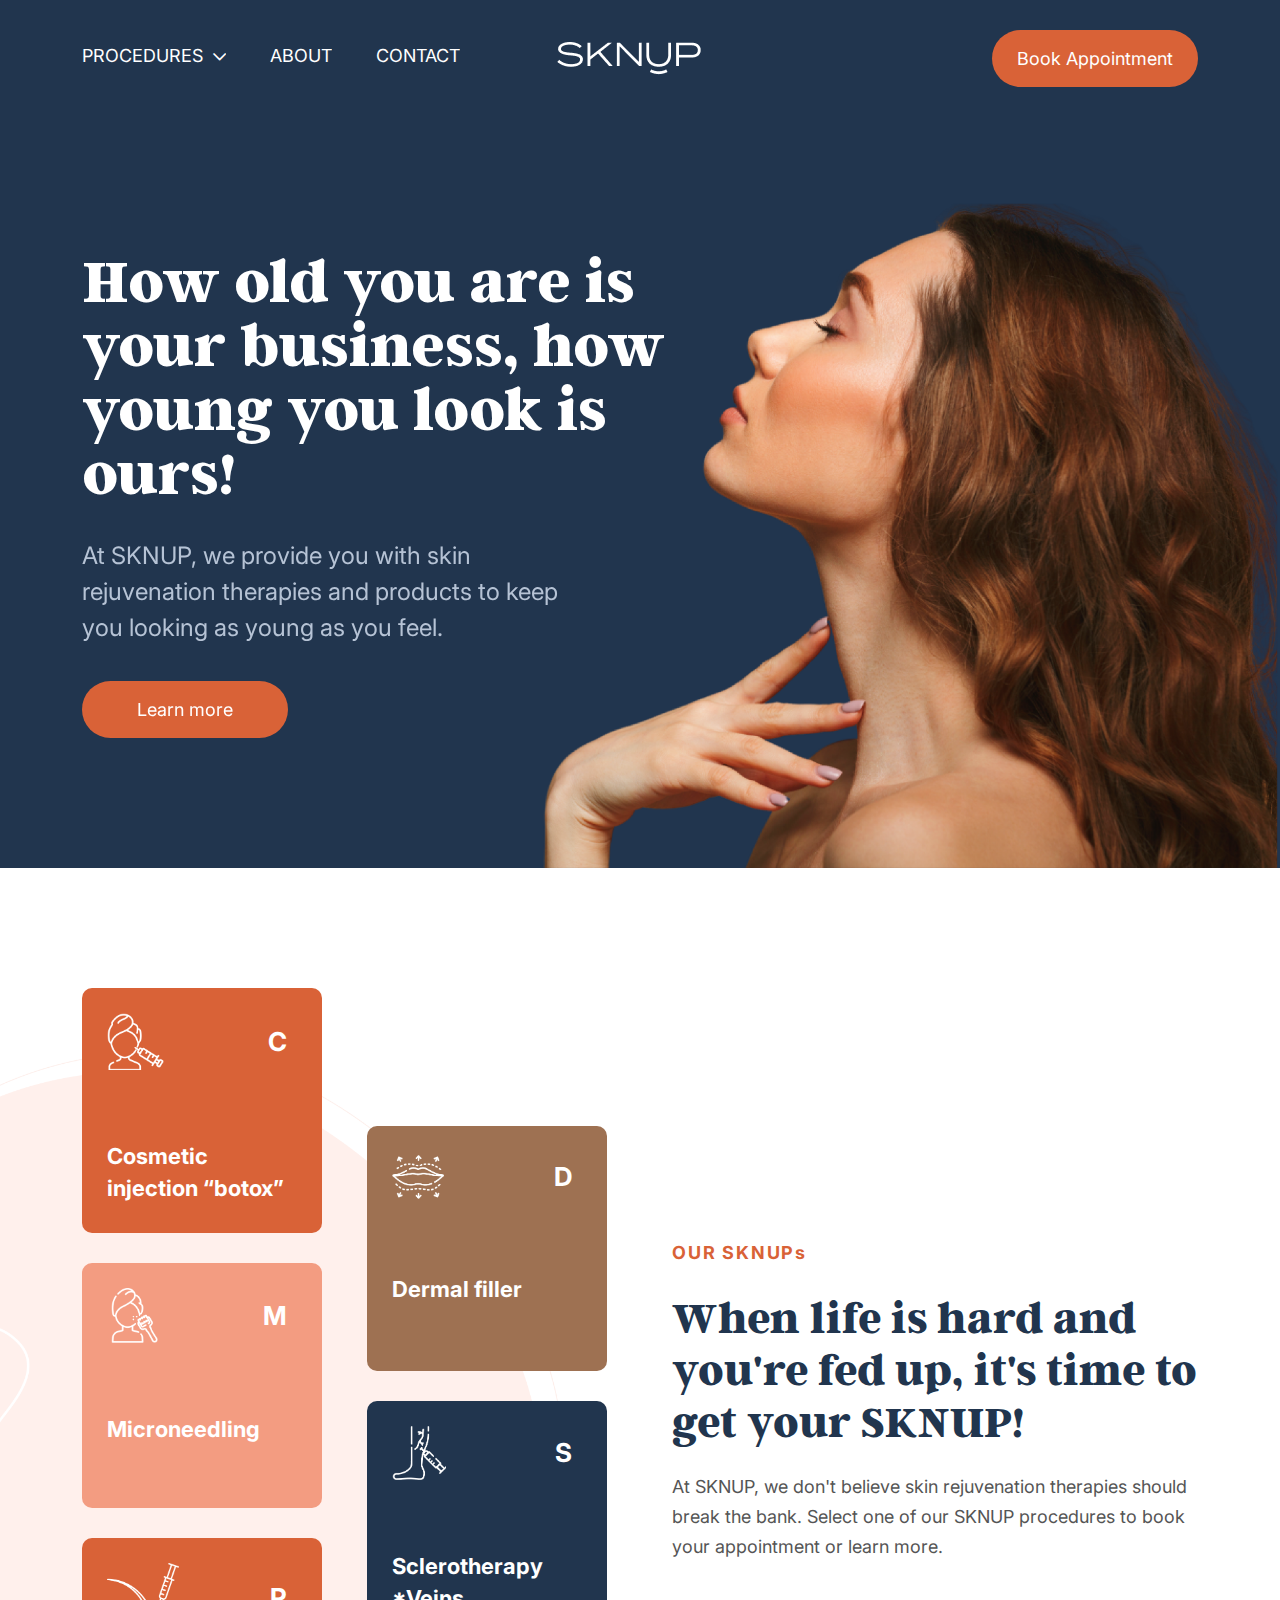
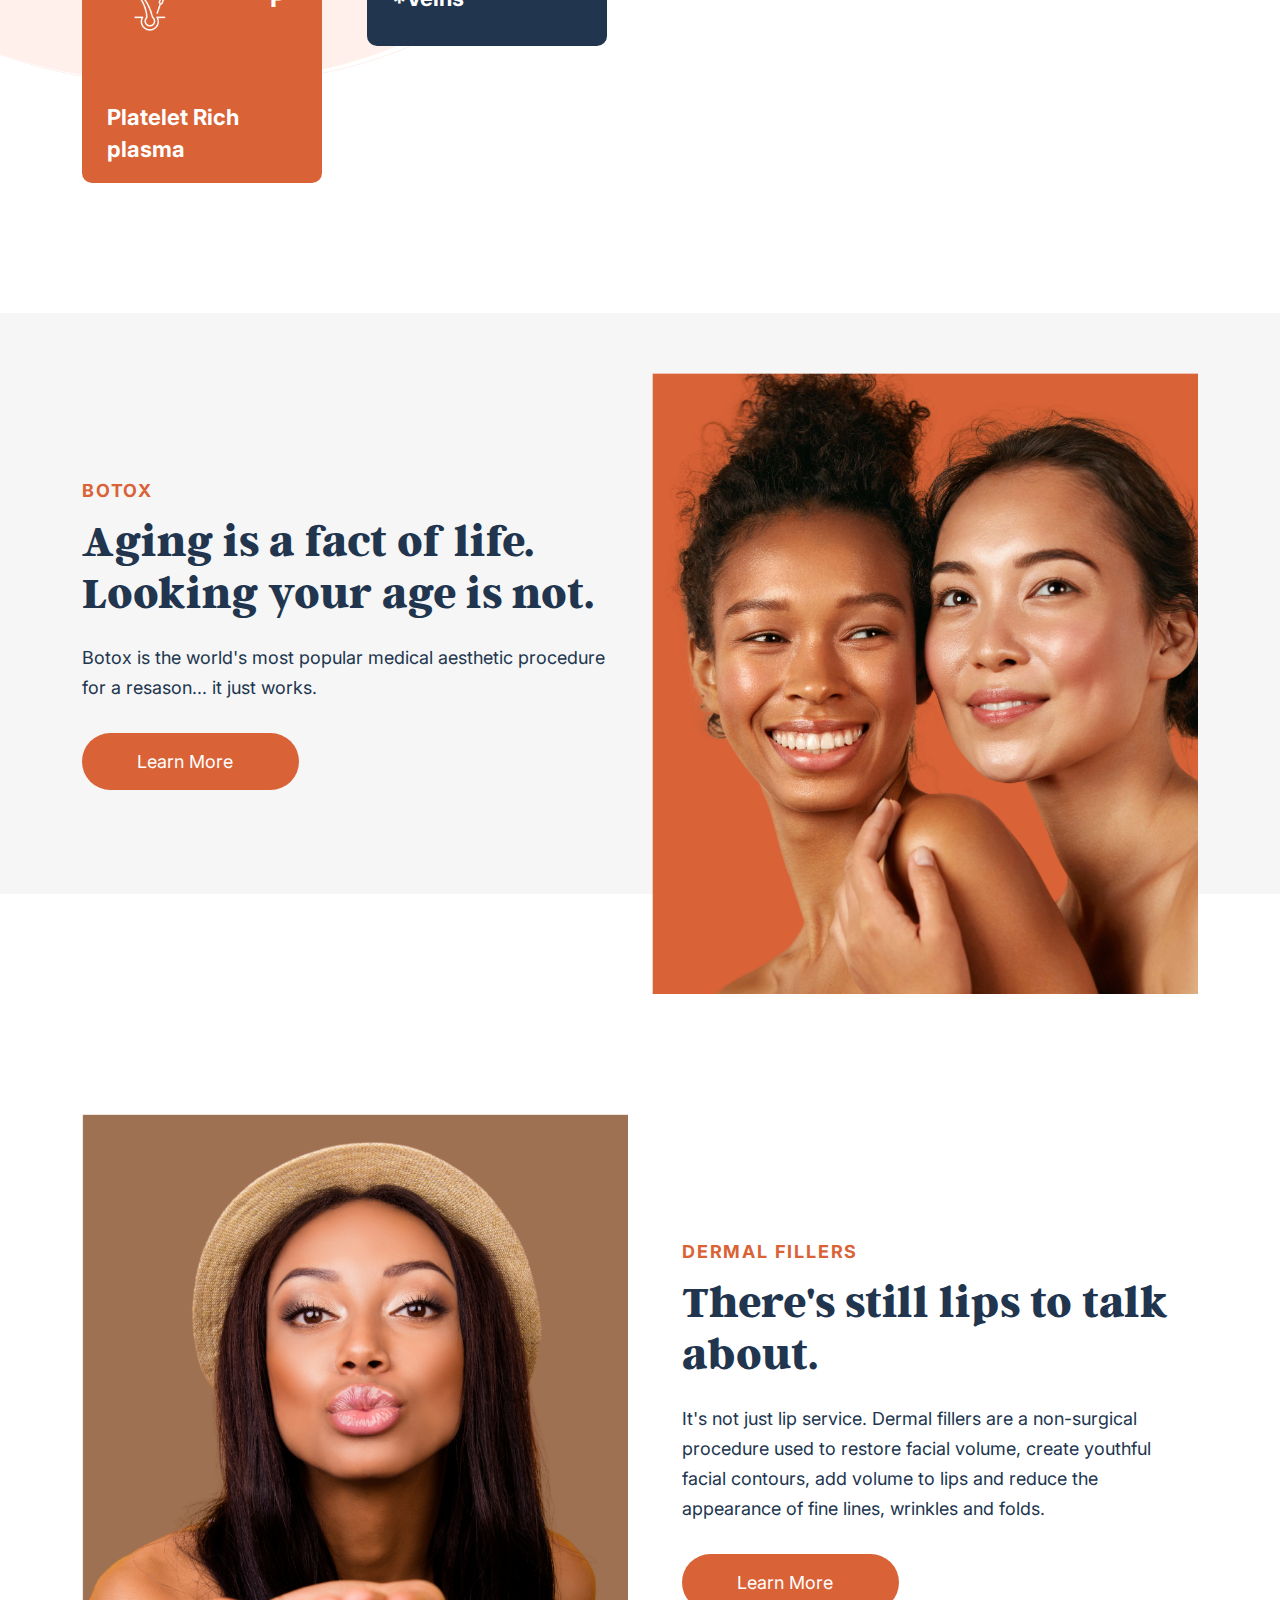
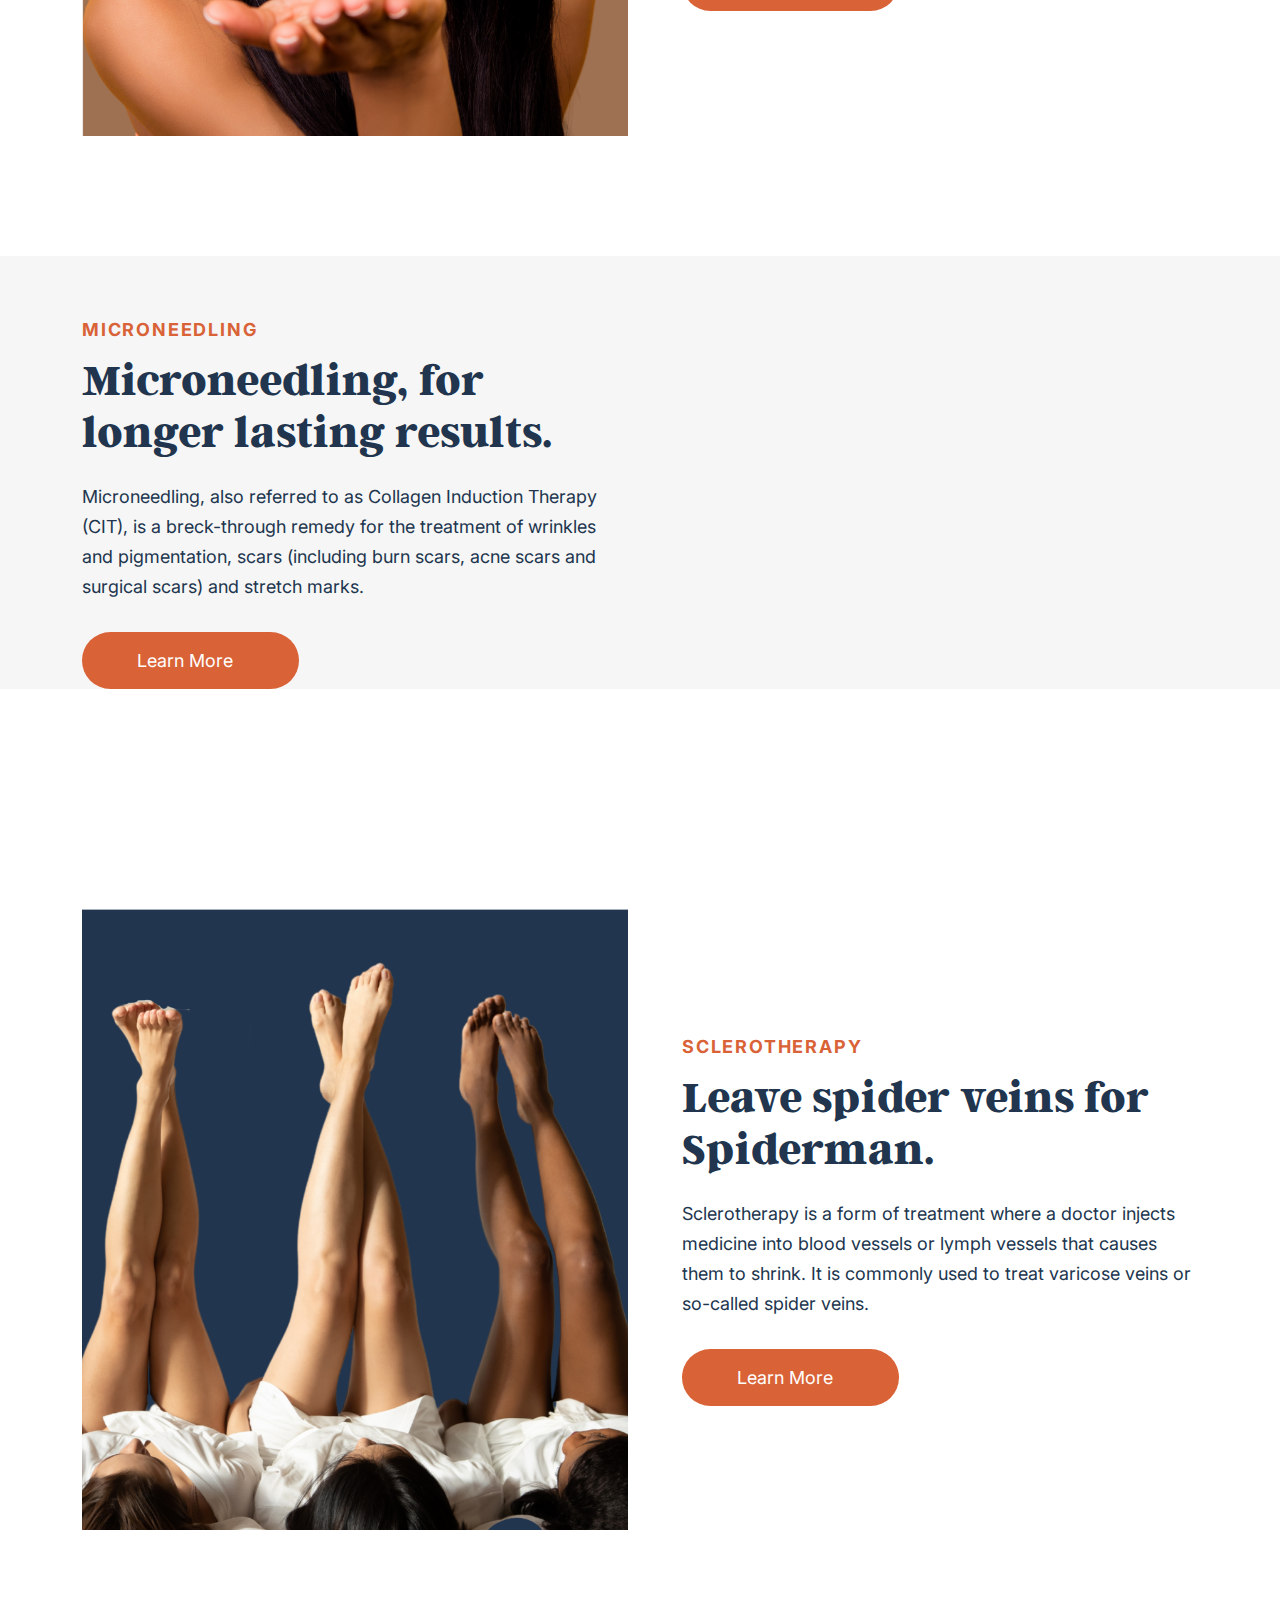
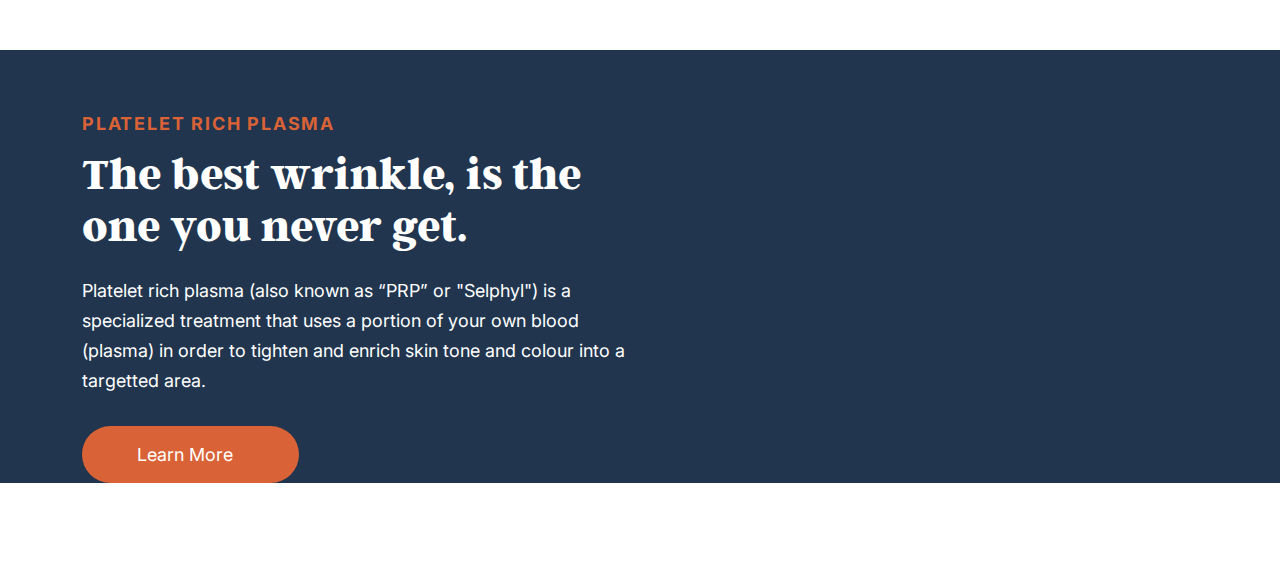
==== index.html @ d1a61257 "new foulder add" ====
<!doctype html>
<html lang="en">

<head>
	<!-- Required meta tags -->
	<meta charset="utf-8">
	<meta name="viewport" content="width=device-width, initial-scale=1, shrink-to-fit=no">

	<!-- Place favicon.ico in the root directory -->
	<link rel="shortcut icon" type="image/x-icon" href="assets/img/favicon.png">

	<!-- All CSS -->
	<link rel="stylesheet" href="assets/css/animate.css">
	<link rel="stylesheet" href="assets/css/fontawesome.min.css">
	<link rel="stylesheet" href="assets/css/bootstrap.min.css">
	<link rel="stylesheet" href="assets/css/argent-font-stylesheet.css">
	<link rel="stylesheet" href="assets/css/owl.carousel.min.css">
	<link rel="stylesheet" href="assets/css/spacing.css">
	<link rel="stylesheet" href="assets/css/main.css">

	<title>SKNUP</title>
</head>

<body>

	<!-- Header Area Start Here -->
	<header>
		<div class="header-area d-none d-lg-block">
			<div class="container">
				<div class="row align-items-center">
					<div class="col-xxl-5 col-xl-5 col-lg-6">
						<div class="main-menu">
							<nav>
								<ul>
									<li>
										<a href="#">Procedures <i class="far fa-chevron-down"></i></a>
										<ul class="sub-menu">
											<li><a href="#">Botox</a></li>
											<li><a href="#">Dermal Fillers</a></li>
											<li><a href="#">Microneedling</a></li>
											<li><a href="#">Sclerotherapy</a></li>
											<li><a href="#">Platelet Rich Plasma</a></li>
										</ul>
									</li>
									<li><a href="#">About</a></li>
									<li><a href="#">Contact</a></li>
								</ul>
							</nav>
						</div>
					</div>
					<div class="col-xxl-2 col-xl-2 col-lg-2">
						<div class="logo">
							<a href="#">
								<img src="assets/img/logo.png" alt="logo">
							</a>
						</div>
					</div>
					<div class="col-xxl-5 col-xl-5 col-lg-4">
						<div class="button text-end">
							<a href="#">Book Appointment</a>
						</div>
					</div>
				</div>
			</div>
		</div>
		<div class="mobile-menu-area header-area d-block d-lg-none">
			<div class="container">
				<div class="row">
					<div class="col-md-6">
						<div class="logo">
							<a href="#">
								<img src="assets/img/logo.png" alt="">
							</a>
						</div>
					</div>
					<div class="col-md-6">
						<input type="checkbox" id="open-sidebar-menu">
						<label for="open-sidebar-menu" class="sideber-icon">
							<div class="spinner top"></div>
							<div class="spinner bottom"></div>
						</label>
						<div class="main-menu">
							<nav>
								<ul>
									<li>
										<a href="#">Procedures <i class="far fa-chevron-down"></i></a>
										<ul class="sub-menu">
											<li><a href="#">Botox</a></li>
											<li><a href="#">Dermal Fillers</a></li>
											<li><a href="#">Microneedling</a></li>
											<li><a href="#">Sclerotherapy</a></li>
											<li><a href="#">Platelet Rich Plasma</a></li>
										</ul>
									</li>
									<li><a href="#">About</a></li>
									<li><a href="#">Contact</a></li>
								</ul>
								<div class="button mt-20">
									<a href="#">Book Appointment</a>
								</div>
							</nav>
						</div>
					</div>
				</div>
			</div>
		</div>
	</header>
	<!-- Header Area End Here -->

	<!-- Slider Area Start Here -->
	<div class="slider-area">
		<div class="container">
			<div class="row">
				<div class="col-xxl-7 col-xl-7 col-lg-7">
					<div class="slider owl-carousel">
						<div class="single-slider">
							<h2 data-animation="fadeInUp" data-delay="0.2s">How old you are is your business, how young you look is ours!</h2>
							<p data-animation="fadeInUp" data-delay="0.4s">At SKNUP, we provide you with skin rejuvenation therapies and products to keep you looking as young as you feel.</p>
							<a data-animation="fadeInUp" data-delay="0.8s" href="#">Learn more</a>
						</div>
						<div class="single-slider">
							<h2 data-animation="fadeInUp" data-delay="0.2s">How old you are is your business, how young you look is ours!</h2>
							<p data-animation="fadeInUp" data-delay="0.4s">At SKNUP, we provide you with skin rejuvenation therapies and products to keep you looking as young as you feel.</p>
							<a data-animation="fadeInUp" data-delay="0.8s" href="#">Learn more</a>
						</div>
						<div class="single-slider">
							<h2 data-animation="fadeInUp" data-delay="0.2s">How old you are is your business, how young you look is ours!</h2>
							<p data-animation="fadeInUp" data-delay="0.4s">At SKNUP, we provide you with skin rejuvenation therapies and products to keep you looking as young as you feel.</p>
							<a data-animation="fadeInUp" data-delay="0.8s" href="#">Learn more</a>
						</div>
					</div>
				</div>
			</div>
			<div class="slider-image">
				<img src="assets/img/slider.png" alt="Girl">
			</div>
		</div>
	</div>
	<!-- Slider Area End Here -->

	<!-- Sknups Area Start Here -->
	<div class="sknups-area pt-120 pb-100">
		<div class="container">
			<div class="row align-items-center">
				<div class="col-xxl-5 col-xl-6 col-lg-9 col-md-12 col-sm-12">
					<div class="sknups-wrapper">
						<div class="row align-items-center">
							<div class="col-xxl-6 col-xl-6 col-lg-6 col-md-6 col-sm-6">
								<div class="single-sknups c-bg mb-30">
									<div class="single-sknups-title">
										<img src="assets/img/sknups/sknups-1.png" alt="">
										<a class="text-end" href="#">C</a>
									</div>
									<div class="single-sknups-content">
										<p>Cosmetic injection “botox”</p>
									</div>
								</div>
								<div class="single-sknups m-bg mb-30">
									<div class="single-sknups-title">
										<img src="assets/img/sknups/sknups-2.png" alt="">
										<a class="text-end" href="#">M</a>
									</div>
									<div class="single-sknups-content">
										<p>Microneedling</p>
									</div>
								</div>
								<div class="single-sknups p-bg mb-30">
									<div class="single-sknups-title">
										<img src="assets/img/sknups/sknups-3.png" alt="">
										<a class="text-end" href="#">P</a>
									</div>
									<div class="single-sknups-content">
										<p>Platelet Rich plasma</p>
									</div>
								</div>
							</div>
							<div class="col-xxl-6 col-xl-6 col-lg-6 col-md-6 col-sm-6">
								<div class="single-sknups d-bg mb-30">
									<div class="single-sknups-title">
										<img src="assets/img/sknups/sknups-4.png" alt="">
										<a class="text-end" href="#">D</a>
									</div>
									<div class="single-sknups-content">
										<p>Dermal filler</p>
									</div>
								</div>
								<div class="single-sknups s-bg mb-30">
									<div class="single-sknups-title">
										<img src="assets/img/sknups/sknups-5.png" alt="">
										<a class="text-end" href="#">S</a>
									</div>
									<div class="single-sknups-content">
										<p>Sclerotherapy  *Veins</p>
									</div>
								</div>
							</div>
						</div>
					</div>
				</div>
				<div class="col-xxl-7 col-xl-6 col-lg-12 col-md-12 col-sm-12">
					<div class="sknups-content">
						<spna>OUR SKNUPs</spna>
						<h2>When life is hard and you're fed up, it's time to get your SKNUP!</h2>
						<p>At SKNUP, we don't believe skin rejuvenation therapies should break the bank. Select one of our SKNUP procedures to book your appointment or learn more.</p>
					</div>
				</div>
			</div>
		</div>
	</div>
	<!-- Sknups Area End Here -->

	<!-- Home Botox Area Start Here -->
	<div class="home-botox-area mb-100 pt-60">
		<div class="container">
			<div class="row align-items-center">
				<div class="col-xxl-6 col-xl-6 col-lg-6">
					<div class="botox-content section-title">
						<span>Botox</span>
						<h2>Aging is a fact of life. Looking your age is not. </h2>
						<p>Botox is the world's most popular medical aesthetic procedure for a resason... it just works.</p>
						<div class="comon-button">
							<a href="#">Learn More <i class="far fa-arrow-right"></i></a>
						</div>
					</div>
				</div>
				<div class="col-xxl-6 col-xl-6 col-lg-6">
					<div class="botox-image">
						<img src="assets/img/botox.png" alt="">
					</div>
				</div>
			</div>
		</div>
	</div>
	<!-- Home Botox Area End Here -->

	<!-- Home Dermal Area Start Here -->
	<div class="home-dermal-area pt-120 pb-120">
		<div class="container">
			<div class="row align-items-center">
				<div class="col-xxl-6 col-xl-6 col-lg-6">
					<div class="dermal-image">
						<img src="assets/img/dermal.png" alt="">
					</div>
				</div>
				<div class="col-xxl-6 col-xl-6 col-lg-6">
					<div class="dermal-content section-title">
						<span>Dermal fillers</span>
						<h2>There's still lips to  talk about.</h2>
						<p>It's not just lip service. Dermal fillers are a non-surgical procedure used to restore facial volume, create youthful facial contours, add volume to lips and reduce the appearance of fine lines, wrinkles and folds.</p>
						<div class="comon-button">
							<a href="#">Learn More <i class="far fa-arrow-right"></i></a>
						</div>
					</div>
				</div>
			</div>
		</div>
	</div>
	<!-- Home Dermal Area End Here -->

	<!-- Home Microneedling Area Start Here -->
	<div class="home-botox-area mb-100 pt-60">
		<div class="container">
			<div class="row align-items-center">
				<div class="col-xxl-6 col-xl-6 col-lg-6">
					<div class="botox-content section-title">
						<span>Microneedling</span>
						<h2>Microneedling, for longer lasting results.</h2>
						<p>Microneedling, also referred to as Collagen Induction Therapy (CIT), is a breck-through remedy for the treatment of wrinkles and pigmentation, scars (including burn scars, acne scars and surgical scars) and stretch marks.</p>
						<div class="comon-button">
							<a href="#">Learn More <i class="far fa-arrow-right"></i></a>
						</div>
					</div>
				</div>
				<div class="col-xxl-6 col-xl-6 col-lg-6">
					<div class="botox-image">
						<img src="assets/img/microneedling.png" alt="">
					</div>
				</div>
			</div>
		</div>
	</div>
	<!-- Home Microneedling Area End Here -->

	<!-- Home Sclerotherapy Area Start Here -->
	<div class="home-dermal-area pt-120 pb-120">
		<div class="container">
			<div class="row align-items-center">
				<div class="col-xxl-6 col-xl-6 col-lg-6">
					<div class="dermal-image">
						<img src="assets/img/sclerotherapy.png" alt="">
					</div>
				</div>
				<div class="col-xxl-6 col-xl-6 col-lg-6">
					<div class="dermal-content section-title">
						<span>Sclerotherapy</span>
						<h2>Leave spider veins for Spiderman.</h2>
						<p>Sclerotherapy is a form of treatment where a doctor injects medicine into blood vessels or lymph vessels that causes them to shrink. It is commonly used to treat varicose veins or so-called spider veins.</p>
						<div class="comon-button">
							<a href="#">Learn More <i class="far fa-arrow-right"></i></a>
						</div>
					</div>
				</div>
			</div>
		</div>
	</div>
	<!-- Home Sclerotherapy Area End Here -->

	<!-- Home Platelet Area Start Here -->
	<div class="home-botox-area home-platelet-area mb-100 pt-60">
		<div class="container">
			<div class="row align-items-center">
				<div class="col-xxl-6 col-xl-6 col-lg-6">
					<div class="platelet-content section-title">
						<span>Platelet rich plasma </span>
						<h2>The best wrinkle, is the one you never get.</h2>
						<p>Platelet rich plasma (also known as “PRP” or "Selphyl") is a specialized treatment that uses a portion of your own blood (plasma) in order to tighten and enrich skin tone and colour into a targetted area. </p>
						<div class="comon-button">
							<a href="#">Learn More <i class="far fa-arrow-right"></i></a>
						</div>
					</div>
				</div>
				<div class="col-xxl-6 col-xl-6 col-lg-6">
					<div class="botox-image">
						<img src="assets/img/platelet.png" alt="">
					</div>
				</div>
			</div>
		</div>
	</div>
	<!-- Home Platelet Area End Here -->


	<!-- Optional JavaScript -->
	<!-- jQuery first, then Popper.js, then Bootstrap JS -->
	<script src="assets/js/jquery-3.5.1.min.js"></script>
	<script src="assets/js/popper.min.js"></script>
	<script src="assets/js/bootstrap.min.js"></script>
	<script src="assets/js/owl.carousel.min.js"></script>
	<script src="assets/js/script.js"></script>
</body>

</html>
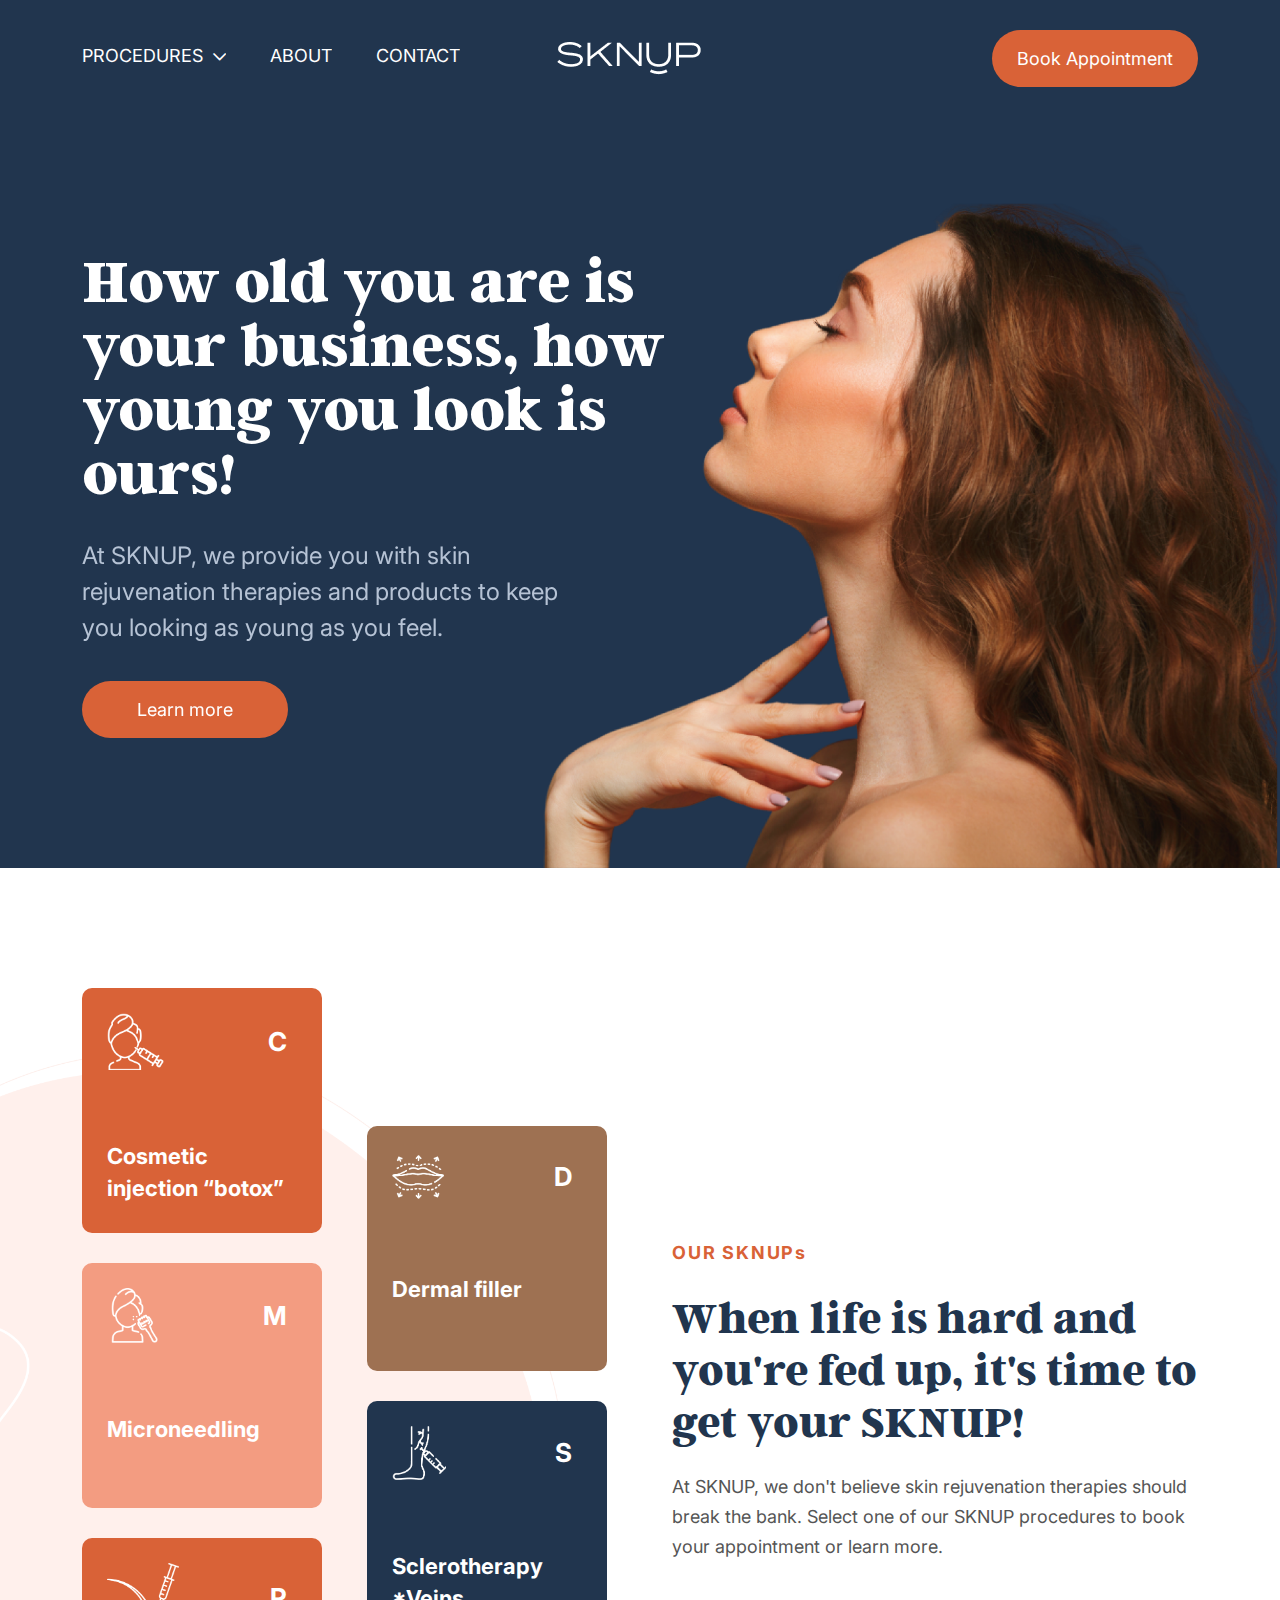
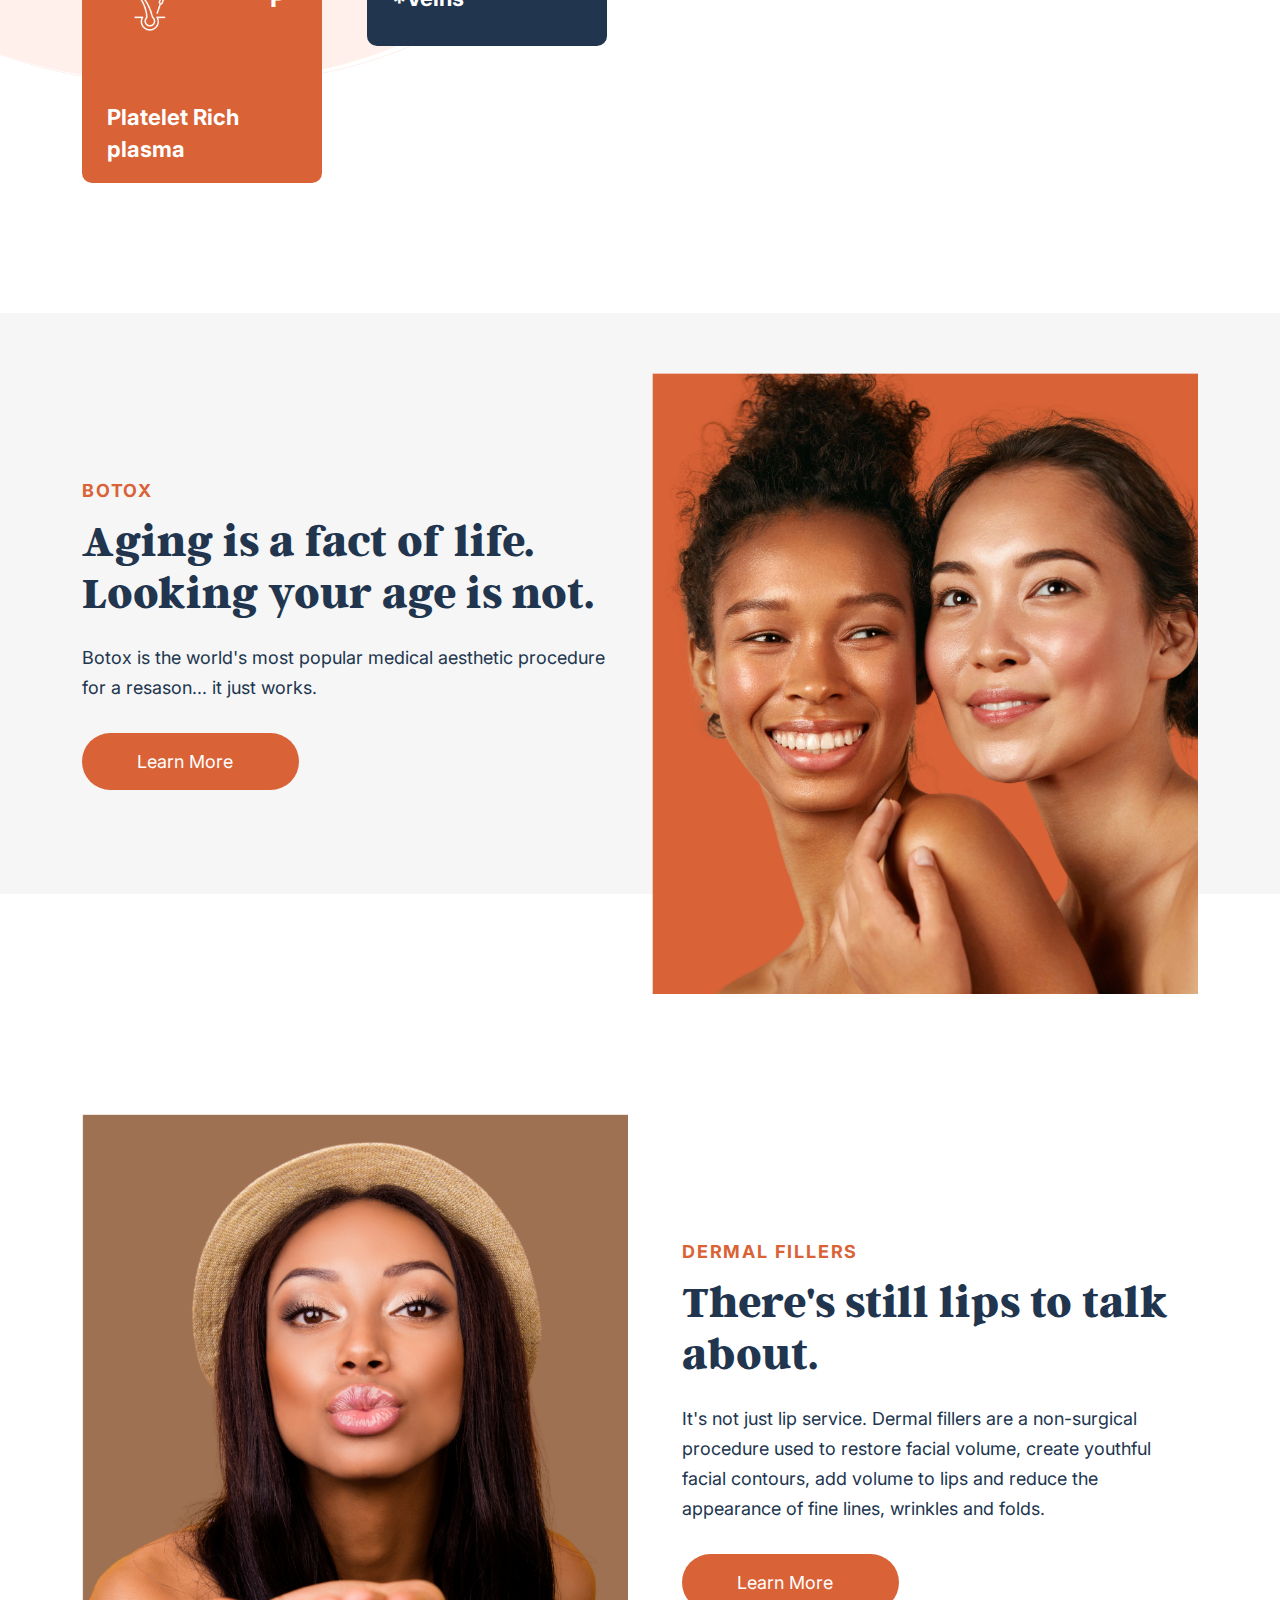
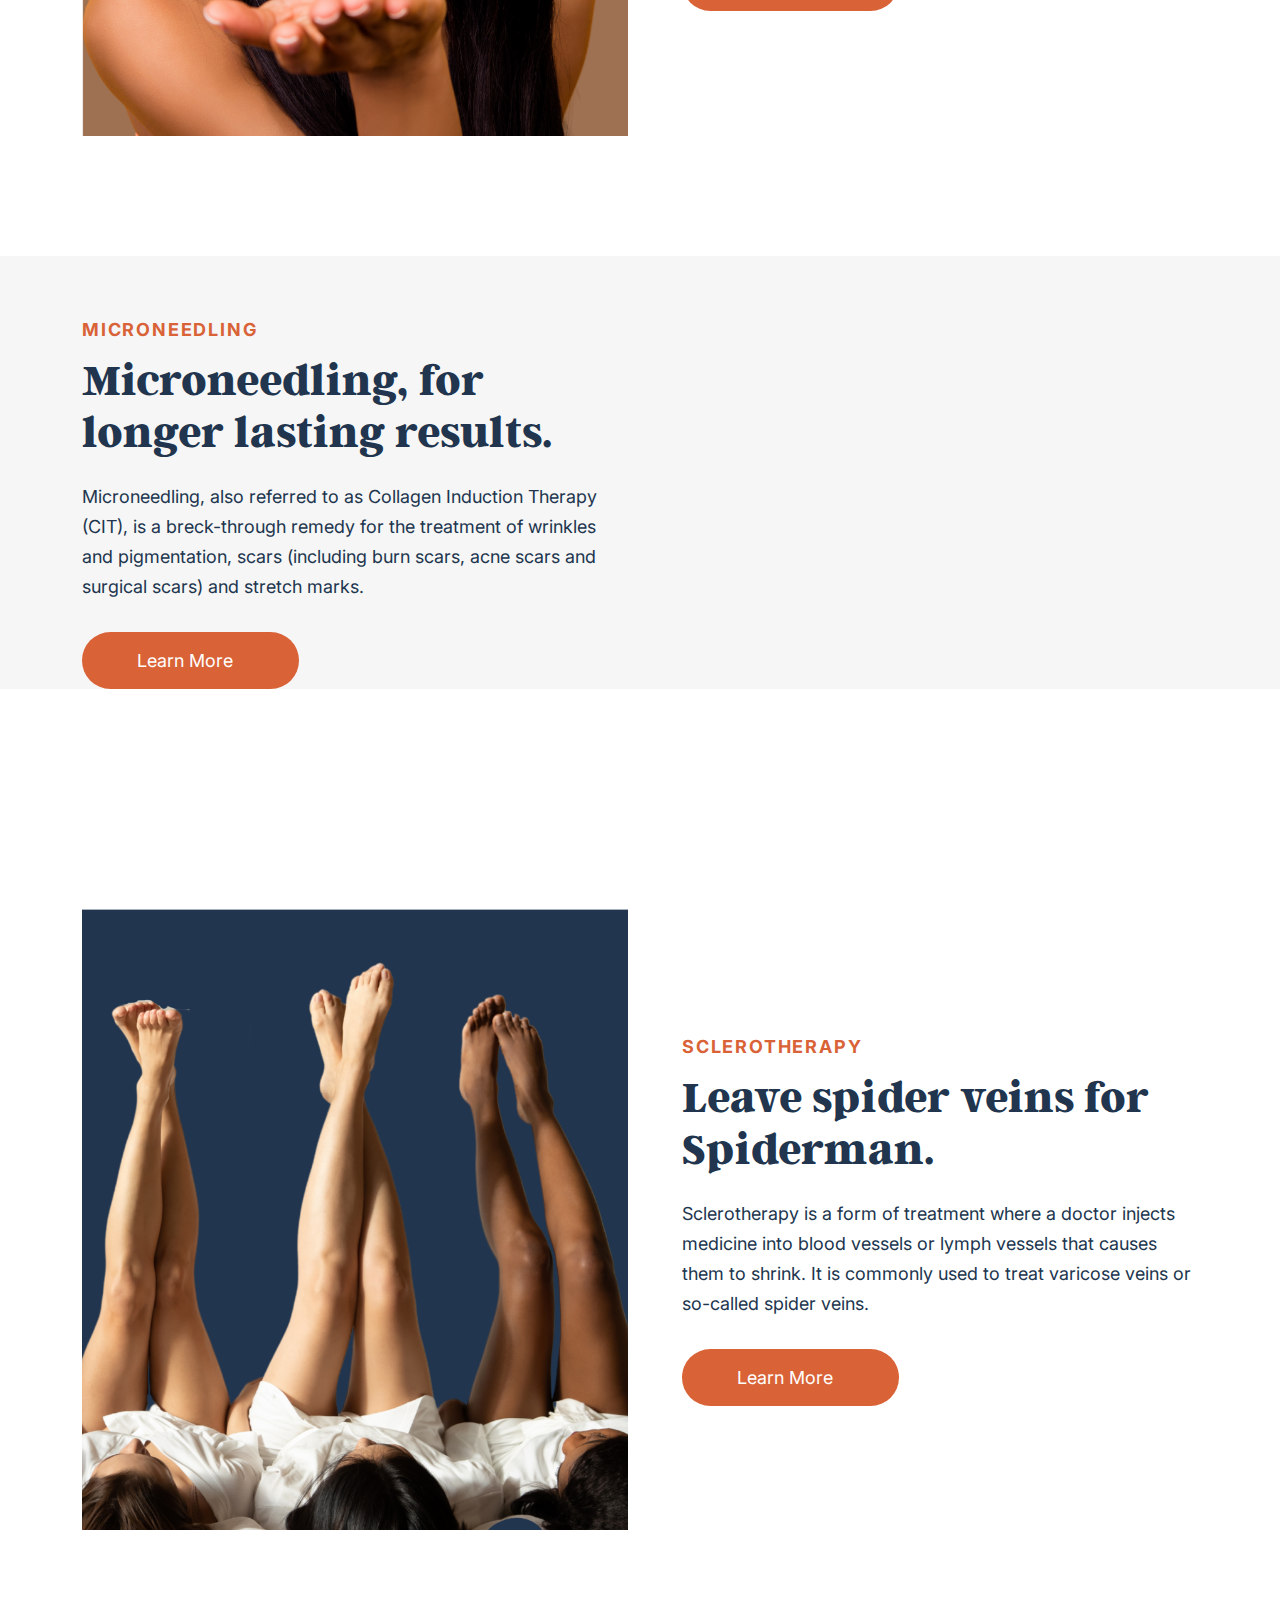
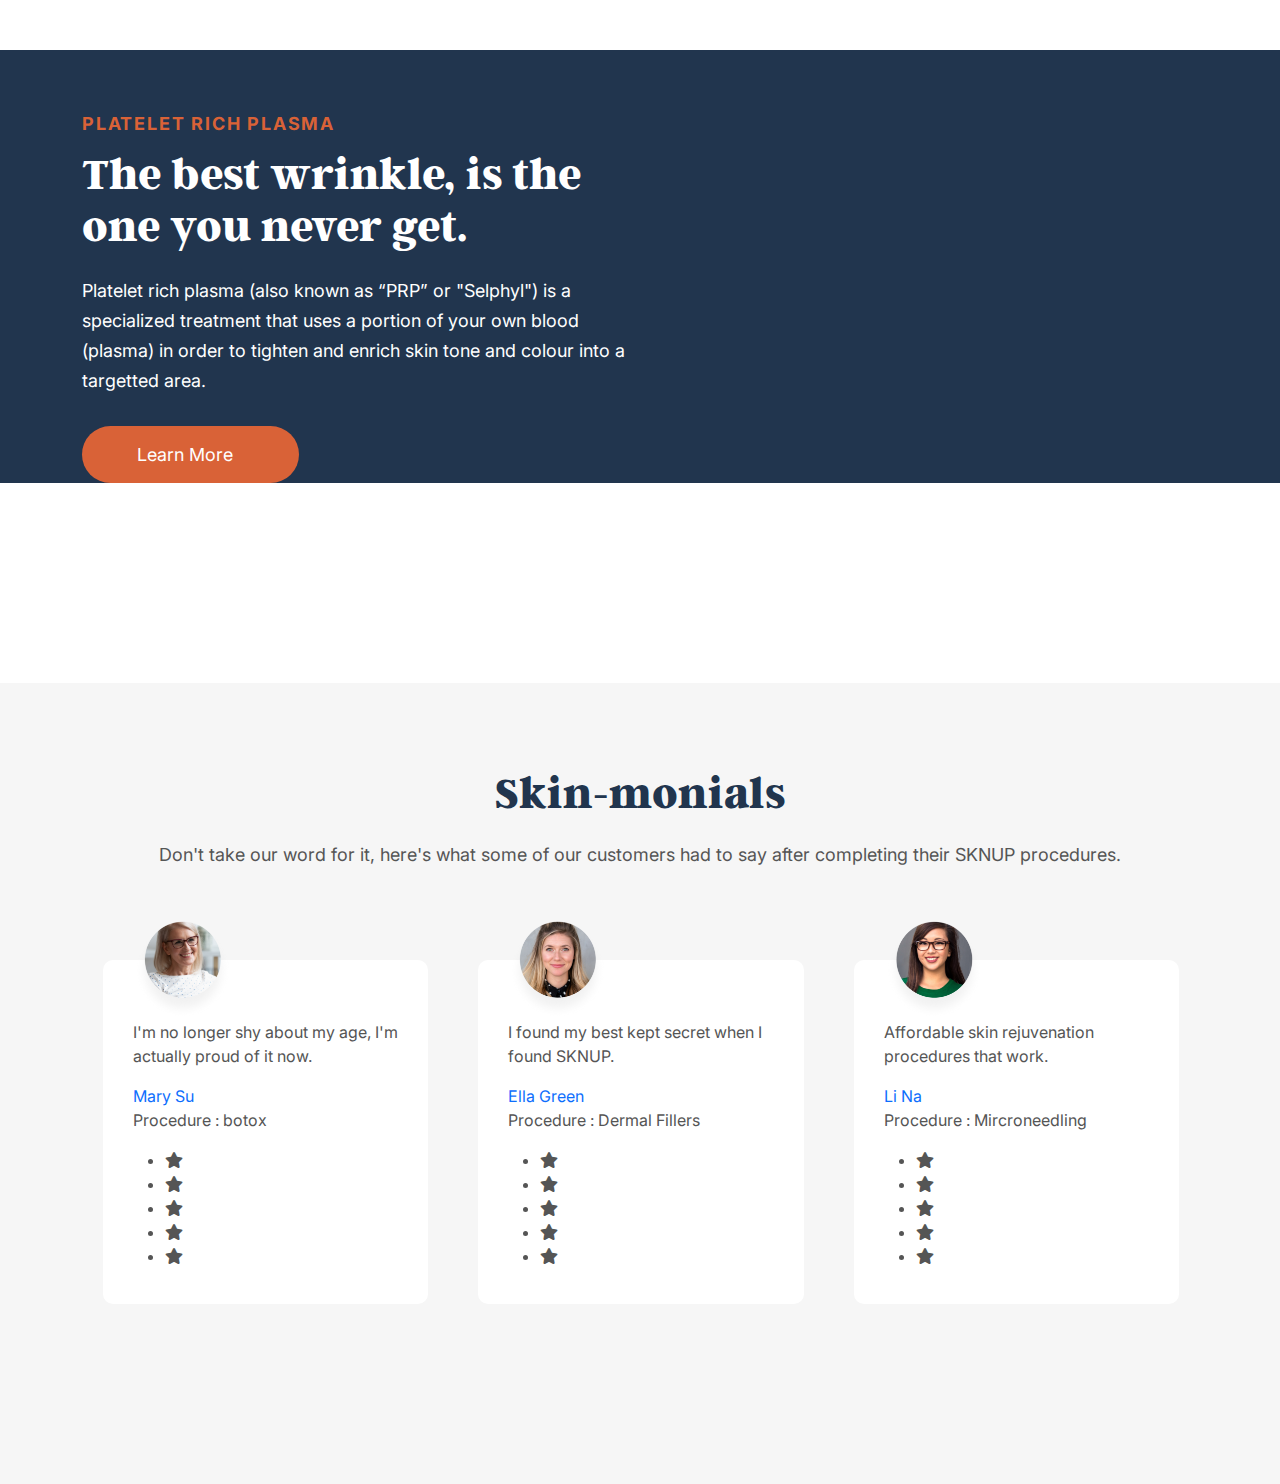
==== commit 3dbbfca0: "foolddr add" ====
--- a/index.html
+++ b/index.html
@@ -330,6 +330,77 @@
 	<!-- Home Platelet Area End Here -->
 
 
+	<!-- Skin Monials Area End Here -->
+	<div class="skin-monials-area mt-200 pt-80 pb-100">
+		<div class="container">
+			<div class="row">
+				<div class="col-xxl-12">
+					<div class="skin-monials-title text-center pb-50">
+						<h2>Skin-monials</h2>
+						<p>Don't take our word for it, here's what some of our customers had to say after completing their SKNUP procedures.</p>
+					</div>
+				</div>
+				<div class="col-xxl-12">
+					<div class="skin-slider owl-carousel">
+						<div class="single-slider">
+							<div class="slider-wrapper">
+								<img src="assets/img/skin-monials/client-1.png" alt="Client">
+								<p>I'm no longer shy about my age, I'm actually proud of it now.</p>
+								<div class="client-details">
+									<a href="#">Mary Su</a>
+									<p>Procedure : botox</p>
+									<ul>
+										<li><i class="fas fa-star"></i></li>
+										<li><i class="fas fa-star"></i></li>
+										<li><i class="fas fa-star"></i></li>
+										<li><i class="fas fa-star"></i></li>
+										<li><i class="fas fa-star"></i></li>
+									</ul>
+								</div>
+							</div>
+						</div>
+						<div class="single-slider">
+							<div class="slider-wrapper">
+								<img src="assets/img/skin-monials/client-2.png" alt="Client">
+								<p>I found my best kept secret when I found SKNUP.</p>
+								<div class="client-details">
+									<a href="#">Ella Green</a>
+									<p>Procedure : Dermal Fillers</p>
+									<ul>
+										<li><i class="fas fa-star"></i></li>
+										<li><i class="fas fa-star"></i></li>
+										<li><i class="fas fa-star"></i></li>
+										<li><i class="fas fa-star"></i></li>
+										<li><i class="fas fa-star"></i></li>
+									</ul>
+								</div>
+							</div>
+						</div>
+						<div class="single-slider">
+							<div class="slider-wrapper">
+								<img src="assets/img/skin-monials/client-3.png" alt="Client">
+								<p>Affordable skin rejuvenation procedures that work.</p>
+								<div class="client-details">
+									<a href="#">Li Na</a>
+									<p>Procedure :  Mircroneedling</p>
+									<ul>
+										<li><i class="fas fa-star"></i></li>
+										<li><i class="fas fa-star"></i></li>
+										<li><i class="fas fa-star"></i></li>
+										<li><i class="fas fa-star"></i></li>
+										<li><i class="fas fa-star"></i></li>
+									</ul>
+								</div>
+							</div>
+						</div>
+					</div>
+				</div>
+			</div>
+		</div>
+	</div>
+	<!-- Skin Monials Area End Here -->
+
+
 	<!-- Optional JavaScript -->
 	<!-- jQuery first, then Popper.js, then Bootstrap JS -->
 	<script src="assets/js/jquery-3.5.1.min.js"></script>
--- a/assets/css/main.css
+++ b/assets/css/main.css
@@ -1375,5 +1375,45 @@
     padding-bottom: 60px;
   }
 }
+.skin-monials-area {
+  background-color: #f6f6f6;
+}
+.skin-monials-area .skin-monials-title h2 {
+  font-weight: bold;
+  font-size: 44px;
+  margin: 0;
+  padding-bottom: 20px;
+}
+.skin-monials-area .skin-monials-title p {
+  font-size: 18px;
+  line-height: 30px;
+  margin: 0;
+  padding: 0;
+}
+.skin-monials-area .skin-slider .single-slider {
+  background: #FFFFFF;
+  border-radius: 10px;
+  padding: 20px 30px;
+  -webkit-transition: all 0.3s linear 0s;
+  -moz-transition: all 0.3s linear 0s;
+  -ms-transition: all 0.3s linear 0s;
+  -o-transition: all 0.3s linear 0s;
+  transition: all 0.3s linear 0s;
+}
+.skin-monials-area .skin-slider .single-slider:hover {
+  box-shadow: 0px 35px 55px rgba(75, 75, 75, 0.26);
+}
+.skin-monials-area .skin-slider .single-slider img {
+  margin-top: -60px;
+  width: 100px !important;
+  height: 100px !important;
+}
+
+.skin-slider .single-slider {
+  margin-right: 20px;
+  margin-left: 20px;
+  margin-top: 40px;
+  margin-bottom: 80px;
+}
 
 /*# sourceMappingURL=main.css.map */
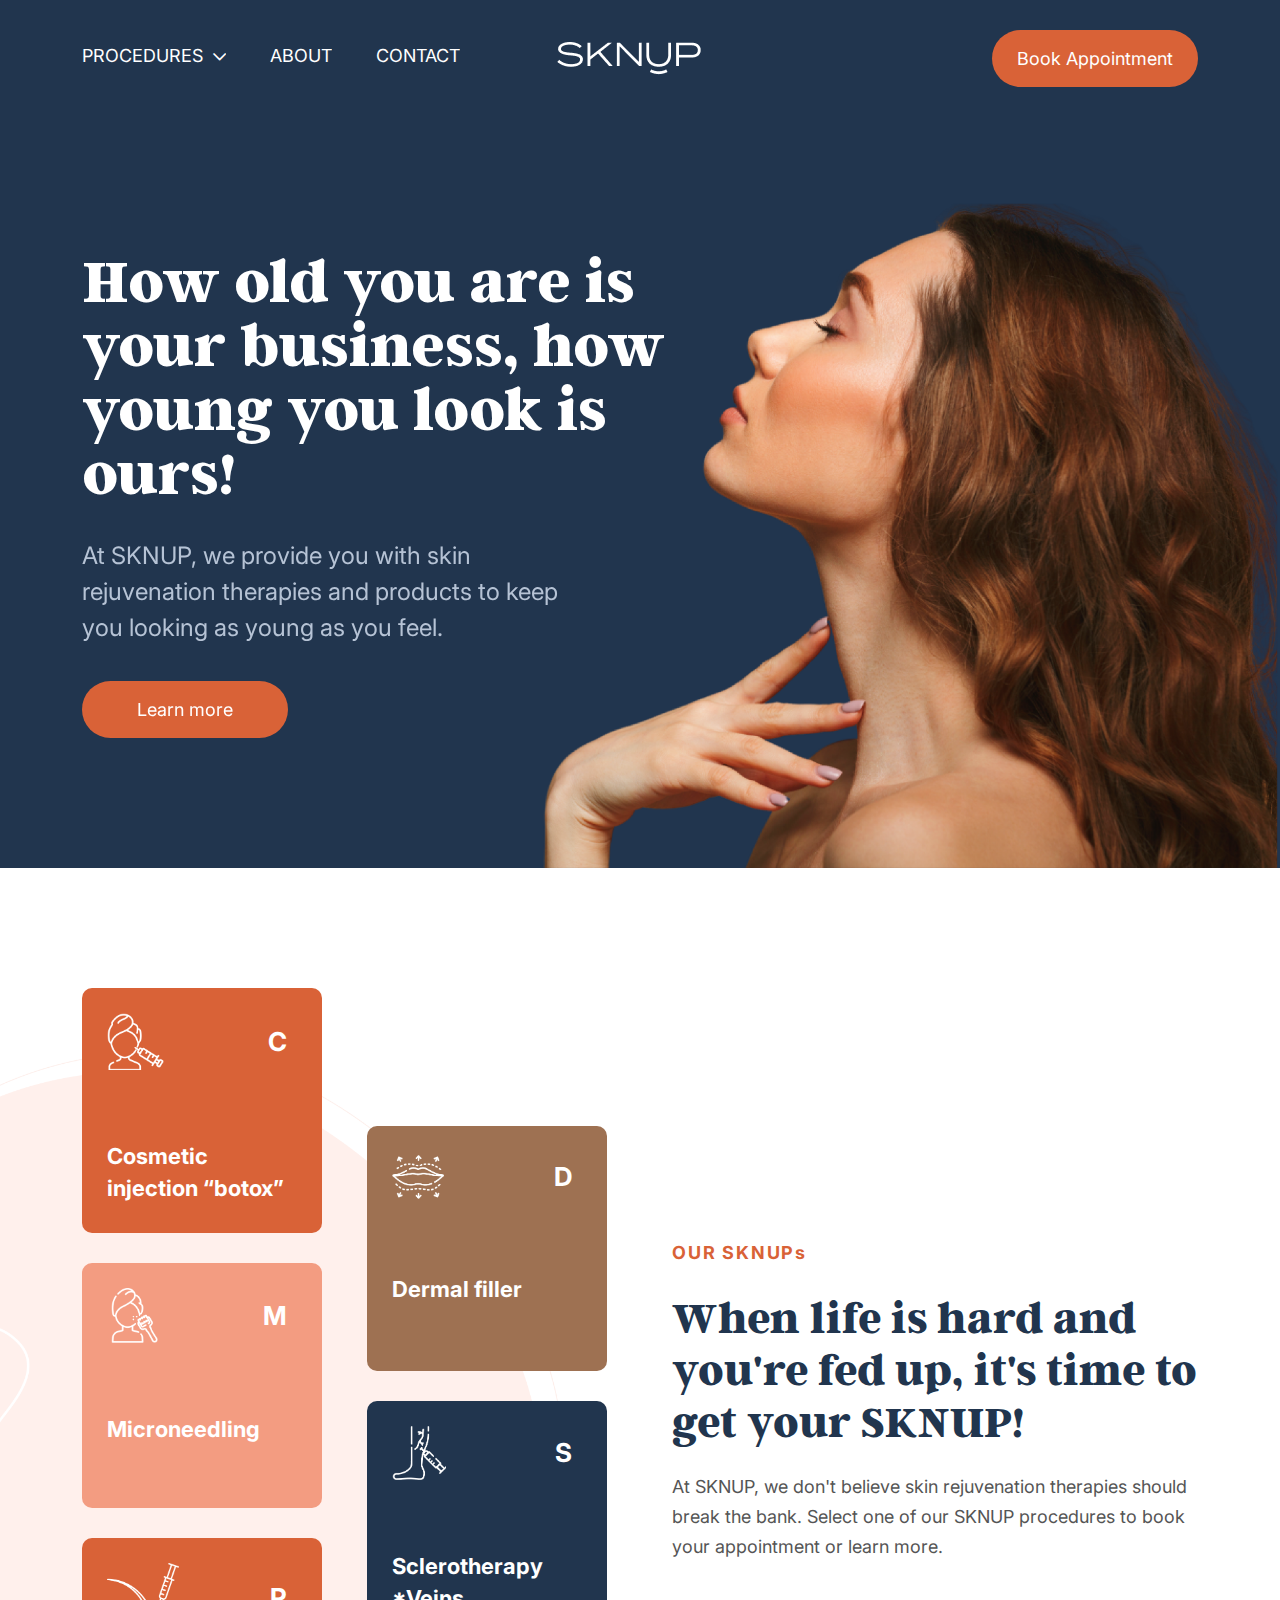
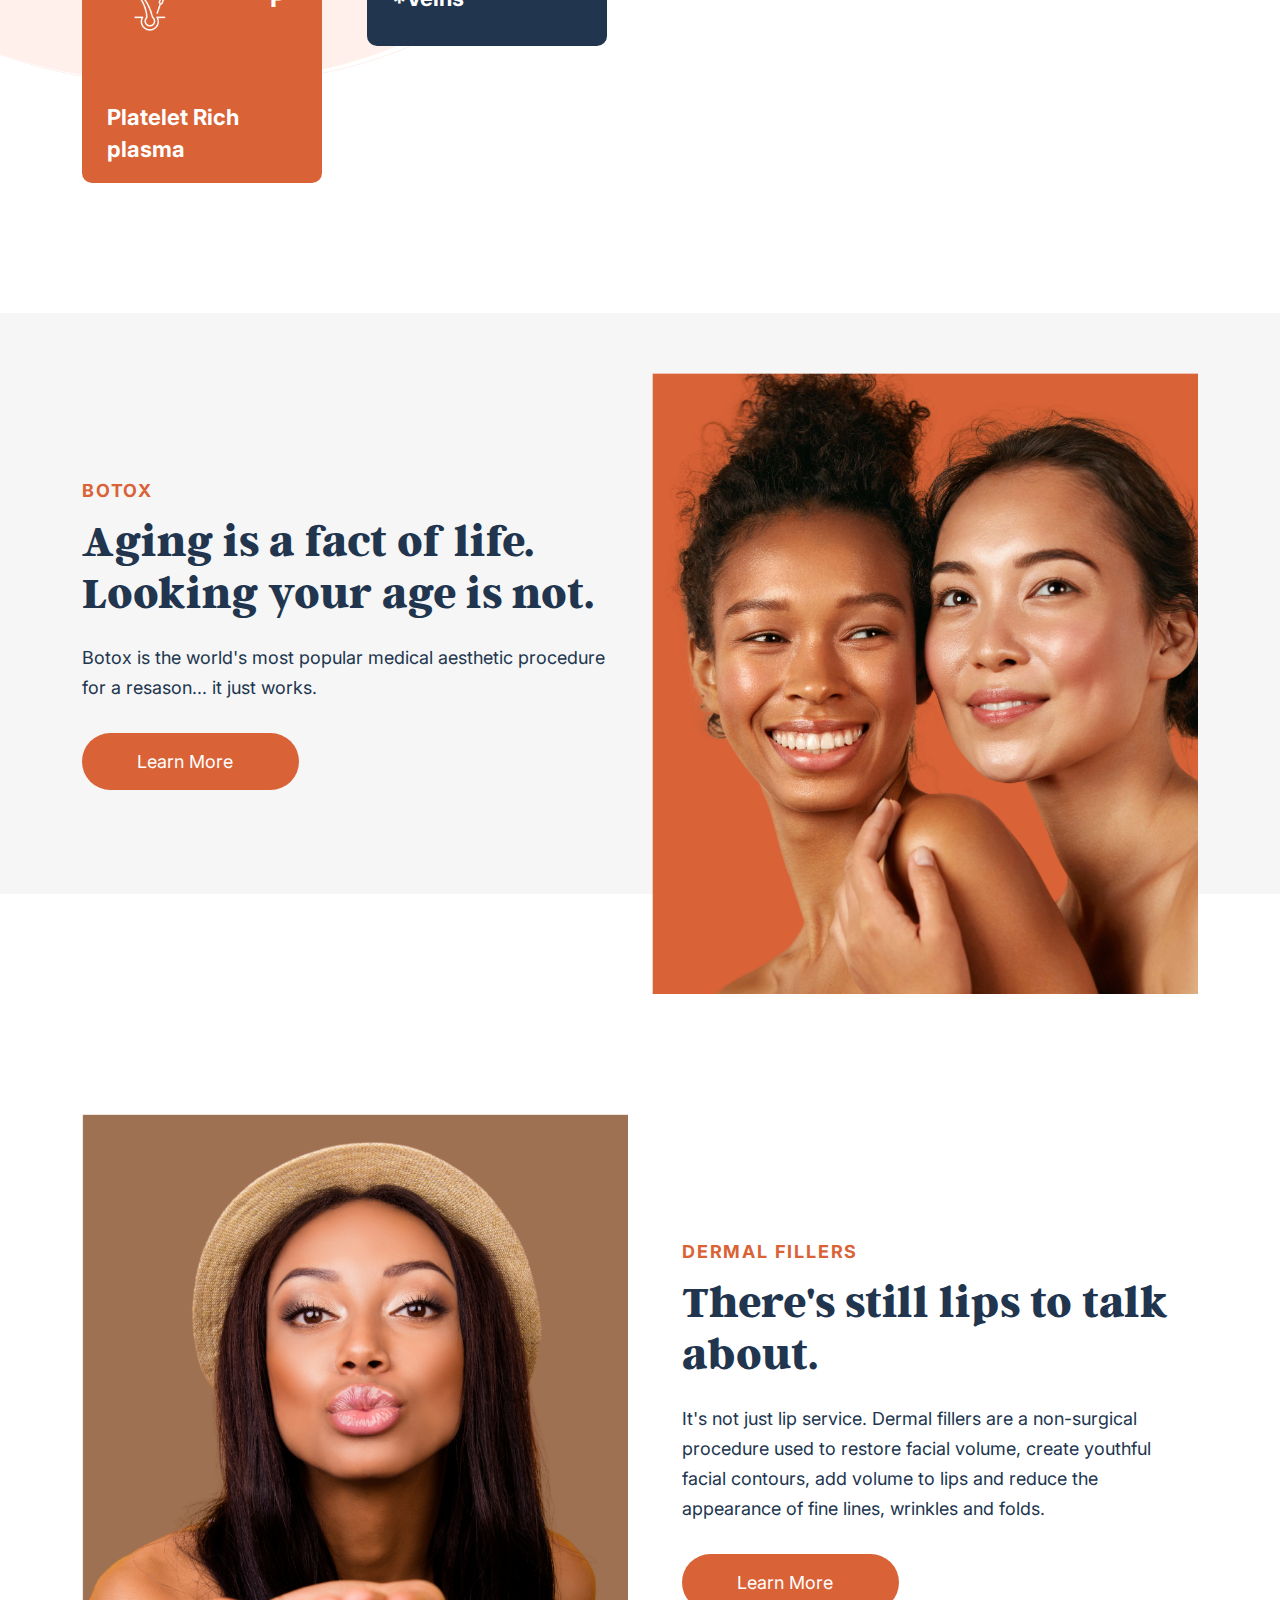
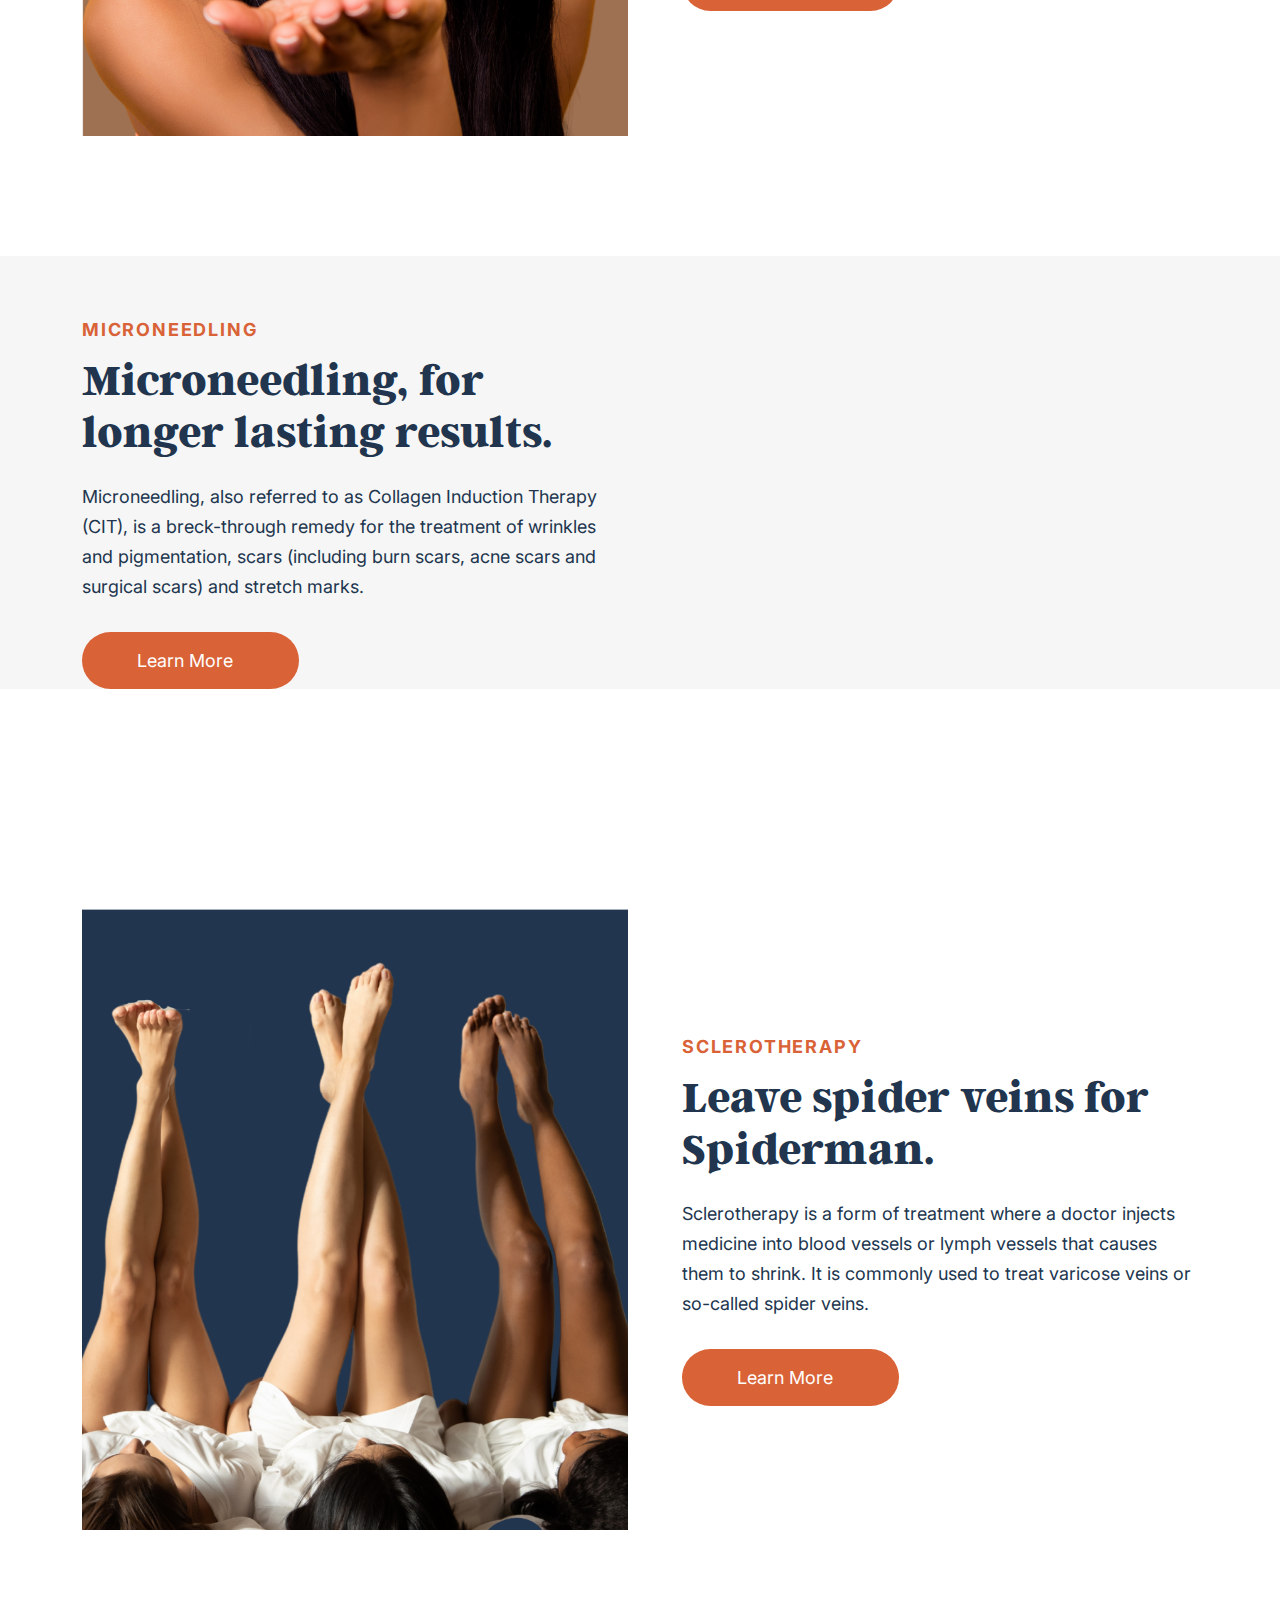
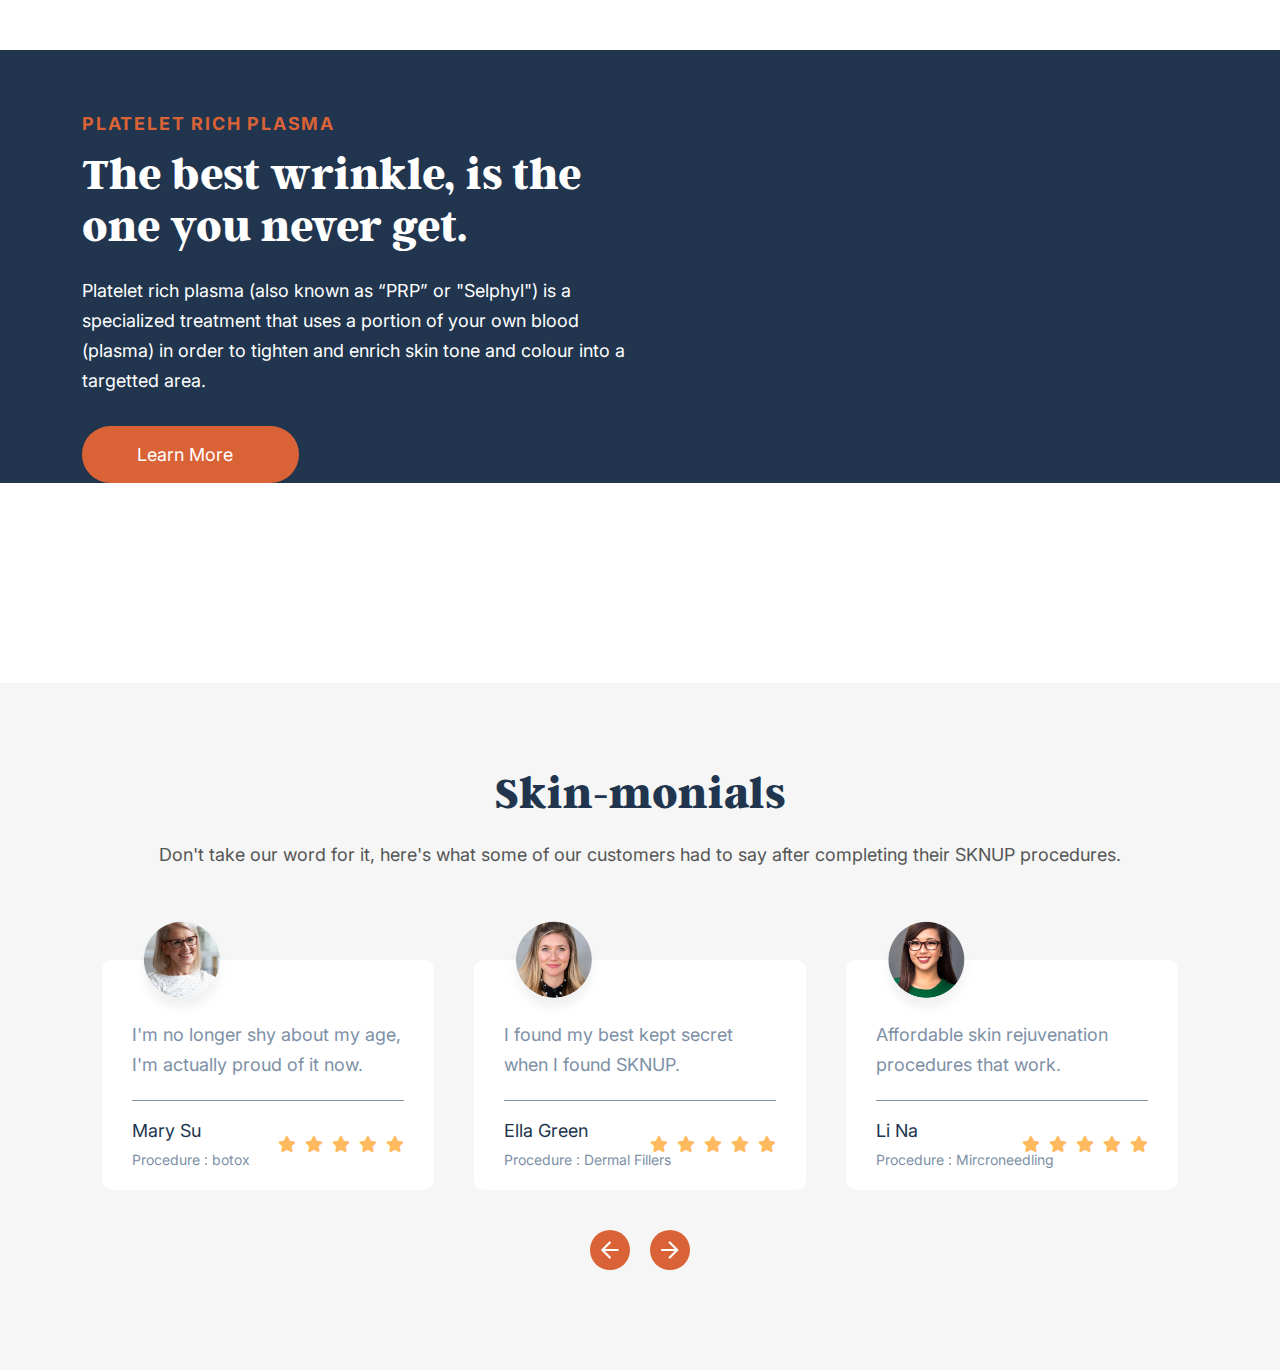
==== commit 4ee37aa3: "new file added" ====
--- a/index.html
+++ b/index.html
@@ -348,7 +348,7 @@
 								<p>I'm no longer shy about my age, I'm actually proud of it now.</p>
 								<div class="client-details">
 									<a href="#">Mary Su</a>
-									<p>Procedure : botox</p>
+									<span>Procedure : botox</span>
 									<ul>
 										<li><i class="fas fa-star"></i></li>
 										<li><i class="fas fa-star"></i></li>
@@ -365,7 +365,7 @@
 								<p>I found my best kept secret when I found SKNUP.</p>
 								<div class="client-details">
 									<a href="#">Ella Green</a>
-									<p>Procedure : Dermal Fillers</p>
+									<span>Procedure : Dermal Fillers</span>
 									<ul>
 										<li><i class="fas fa-star"></i></li>
 										<li><i class="fas fa-star"></i></li>
@@ -382,7 +382,109 @@
 								<p>Affordable skin rejuvenation procedures that work.</p>
 								<div class="client-details">
 									<a href="#">Li Na</a>
-									<p>Procedure :  Mircroneedling</p>
+									<span>Procedure :  Mircroneedling</span>
+									<ul>
+										<li><i class="fas fa-star"></i></li>
+										<li><i class="fas fa-star"></i></li>
+										<li><i class="fas fa-star"></i></li>
+										<li><i class="fas fa-star"></i></li>
+										<li><i class="fas fa-star"></i></li>
+									</ul>
+								</div>
+							</div>
+						</div>
+						<div class="single-slider">
+							<div class="slider-wrapper">
+								<img src="assets/img/skin-monials/client-1.png" alt="Client">
+								<p>I'm no longer shy about my age, I'm actually proud of it now.</p>
+								<div class="client-details">
+									<a href="#">Mary Su</a>
+									<span>Procedure : botox</span>
+									<ul>
+										<li><i class="fas fa-star"></i></li>
+										<li><i class="fas fa-star"></i></li>
+										<li><i class="fas fa-star"></i></li>
+										<li><i class="fas fa-star"></i></li>
+										<li><i class="fas fa-star"></i></li>
+									</ul>
+								</div>
+							</div>
+						</div>
+						<div class="single-slider">
+							<div class="slider-wrapper">
+								<img src="assets/img/skin-monials/client-2.png" alt="Client">
+								<p>I found my best kept secret when I found SKNUP.</p>
+								<div class="client-details">
+									<a href="#">Ella Green</a>
+									<span>Procedure : Dermal Fillers</span>
+									<ul>
+										<li><i class="fas fa-star"></i></li>
+										<li><i class="fas fa-star"></i></li>
+										<li><i class="fas fa-star"></i></li>
+										<li><i class="fas fa-star"></i></li>
+										<li><i class="fas fa-star"></i></li>
+									</ul>
+								</div>
+							</div>
+						</div>
+						<div class="single-slider">
+							<div class="slider-wrapper">
+								<img src="assets/img/skin-monials/client-3.png" alt="Client">
+								<p>Affordable skin rejuvenation procedures that work.</p>
+								<div class="client-details">
+									<a href="#">Li Na</a>
+									<span>Procedure :  Mircroneedling</span>
+									<ul>
+										<li><i class="fas fa-star"></i></li>
+										<li><i class="fas fa-star"></i></li>
+										<li><i class="fas fa-star"></i></li>
+										<li><i class="fas fa-star"></i></li>
+										<li><i class="fas fa-star"></i></li>
+									</ul>
+								</div>
+							</div>
+						</div>
+						<div class="single-slider">
+							<div class="slider-wrapper">
+								<img src="assets/img/skin-monials/client-1.png" alt="Client">
+								<p>I'm no longer shy about my age, I'm actually proud of it now.</p>
+								<div class="client-details">
+									<a href="#">Mary Su</a>
+									<span>Procedure : botox</span>
+									<ul>
+										<li><i class="fas fa-star"></i></li>
+										<li><i class="fas fa-star"></i></li>
+										<li><i class="fas fa-star"></i></li>
+										<li><i class="fas fa-star"></i></li>
+										<li><i class="fas fa-star"></i></li>
+									</ul>
+								</div>
+							</div>
+						</div>
+						<div class="single-slider">
+							<div class="slider-wrapper">
+								<img src="assets/img/skin-monials/client-2.png" alt="Client">
+								<p>I found my best kept secret when I found SKNUP.</p>
+								<div class="client-details">
+									<a href="#">Ella Green</a>
+									<span>Procedure : Dermal Fillers</span>
+									<ul>
+										<li><i class="fas fa-star"></i></li>
+										<li><i class="fas fa-star"></i></li>
+										<li><i class="fas fa-star"></i></li>
+										<li><i class="fas fa-star"></i></li>
+										<li><i class="fas fa-star"></i></li>
+									</ul>
+								</div>
+							</div>
+						</div>
+						<div class="single-slider">
+							<div class="slider-wrapper">
+								<img src="assets/img/skin-monials/client-3.png" alt="Client">
+								<p>Affordable skin rejuvenation procedures that work.</p>
+								<div class="client-details">
+									<a href="#">Li Na</a>
+									<span>Procedure :  Mircroneedling</span>
 									<ul>
 										<li><i class="fas fa-star"></i></li>
 										<li><i class="fas fa-star"></i></li>
--- a/assets/css/main.css
+++ b/assets/css/main.css
@@ -1415,5 +1415,139 @@
   margin-top: 40px;
   margin-bottom: 80px;
 }
+.skin-slider .single-slider p {
+  font-size: 18px;
+  line-height: 30px;
+  color: #7D90A6;
+  border-bottom: 1px solid #7D90A6;
+  padding-bottom: 20px;
+}
+.skin-slider .single-slider .client-details {
+  position: relative;
+}
+.skin-slider .single-slider .client-details a {
+  font-size: 18px;
+  color: #21354E;
+  font-weight: 400;
+  display: inline-block;
+}
+.skin-slider .single-slider .client-details span {
+  display: block;
+  font-size: 14px;
+  color: #7D90A6;
+  margin-top: 5px;
+}
+.skin-slider .single-slider .client-details ul {
+  list-style: none;
+  margin: 0;
+  padding: 0;
+  position: absolute;
+  top: 50%;
+  transform: translateY(-50%);
+  right: 0;
+}
+.skin-slider .single-slider .client-details ul li {
+  display: inline-block;
+  color: #FFBA60;
+  font-size: 16px;
+  margin-left: 5px;
+}
+
+.skin-slider .owl-nav {
+  position: absolute;
+  content: "";
+  left: 50%;
+  transform: translateX(-50%);
+  bottom: 0;
+}
+.skin-slider .owl-nav .owl-next {
+  color: #fff !important;
+  margin-left: 10px;
+  font-size: 20px !important;
+  background-color: #D96237 !important;
+  width: 40px;
+  height: 40px;
+  border-radius: 50%;
+  border: 1px solid transparent !important;
+  -webkit-transition: all 0.3s linear 0s;
+  -moz-transition: all 0.3s linear 0s;
+  -ms-transition: all 0.3s linear 0s;
+  -o-transition: all 0.3s linear 0s;
+  transition: all 0.3s linear 0s;
+}
+.skin-slider .owl-nav .owl-next:hover {
+  color: #D96237 !important;
+  background-color: #fff !important;
+  box-shadow: 0px 35px 55px rgba(75, 75, 75, 0.26);
+  border: 1.5px solid #D96237 !important;
+}
+.skin-slider .owl-nav .owl-prev {
+  color: #fff !important;
+  margin-right: 10px;
+  font-size: 20px !important;
+  background-color: #D96237 !important;
+  width: 40px;
+  height: 40px;
+  border-radius: 50%;
+  border: 1px solid transparent !important;
+  -webkit-transition: all 0.3s linear 0s;
+  -moz-transition: all 0.3s linear 0s;
+  -ms-transition: all 0.3s linear 0s;
+  -o-transition: all 0.3s linear 0s;
+  transition: all 0.3s linear 0s;
+}
+.skin-slider .owl-nav .owl-prev:hover {
+  color: #D96237 !important;
+  background-color: #fff !important;
+  box-shadow: 0px 35px 55px rgba(75, 75, 75, 0.26);
+  border: 1.5px solid #D96237 !important;
+}
+
+@media (min-width: 992px) and (max-width: 1199.98px) {
+  .skin-monials-area {
+    margin-top: 0;
+  }
+}
+@media (min-width: 768px) and (max-width: 991.98px) {
+  .skin-monials-area {
+    margin-top: 0;
+    padding-bottom: 30px;
+  }
+  .skin-monials-area .skin-slider .single-slider p {
+    font-size: 16px;
+  }
+}
+@media (max-width: 575.98px) {
+  .skin-monials-area {
+    margin-top: 0;
+    padding-bottom: 30px;
+  }
+  .skin-monials-area .skin-monials-title h2 {
+    font-size: 30px;
+    padding-bottom: 10px;
+  }
+  .skin-monials-area .skin-monials-title p {
+    font-size: 16px;
+    line-height: 26px;
+  }
+}
+@media (min-width: 576px) and (max-width: 767.98px) {
+  .skin-monials-area {
+    background-color: rebeccapurple;
+  }
+
+  .skin-monials-area {
+    margin-top: 0;
+    padding-bottom: 30px;
+  }
+  .skin-monials-area .skin-monials-title h2 {
+    font-size: 30px;
+    padding-bottom: 10px;
+  }
+  .skin-monials-area .skin-monials-title p {
+    font-size: 16px;
+    line-height: 26px;
+  }
+}
 
 /*# sourceMappingURL=main.css.map */
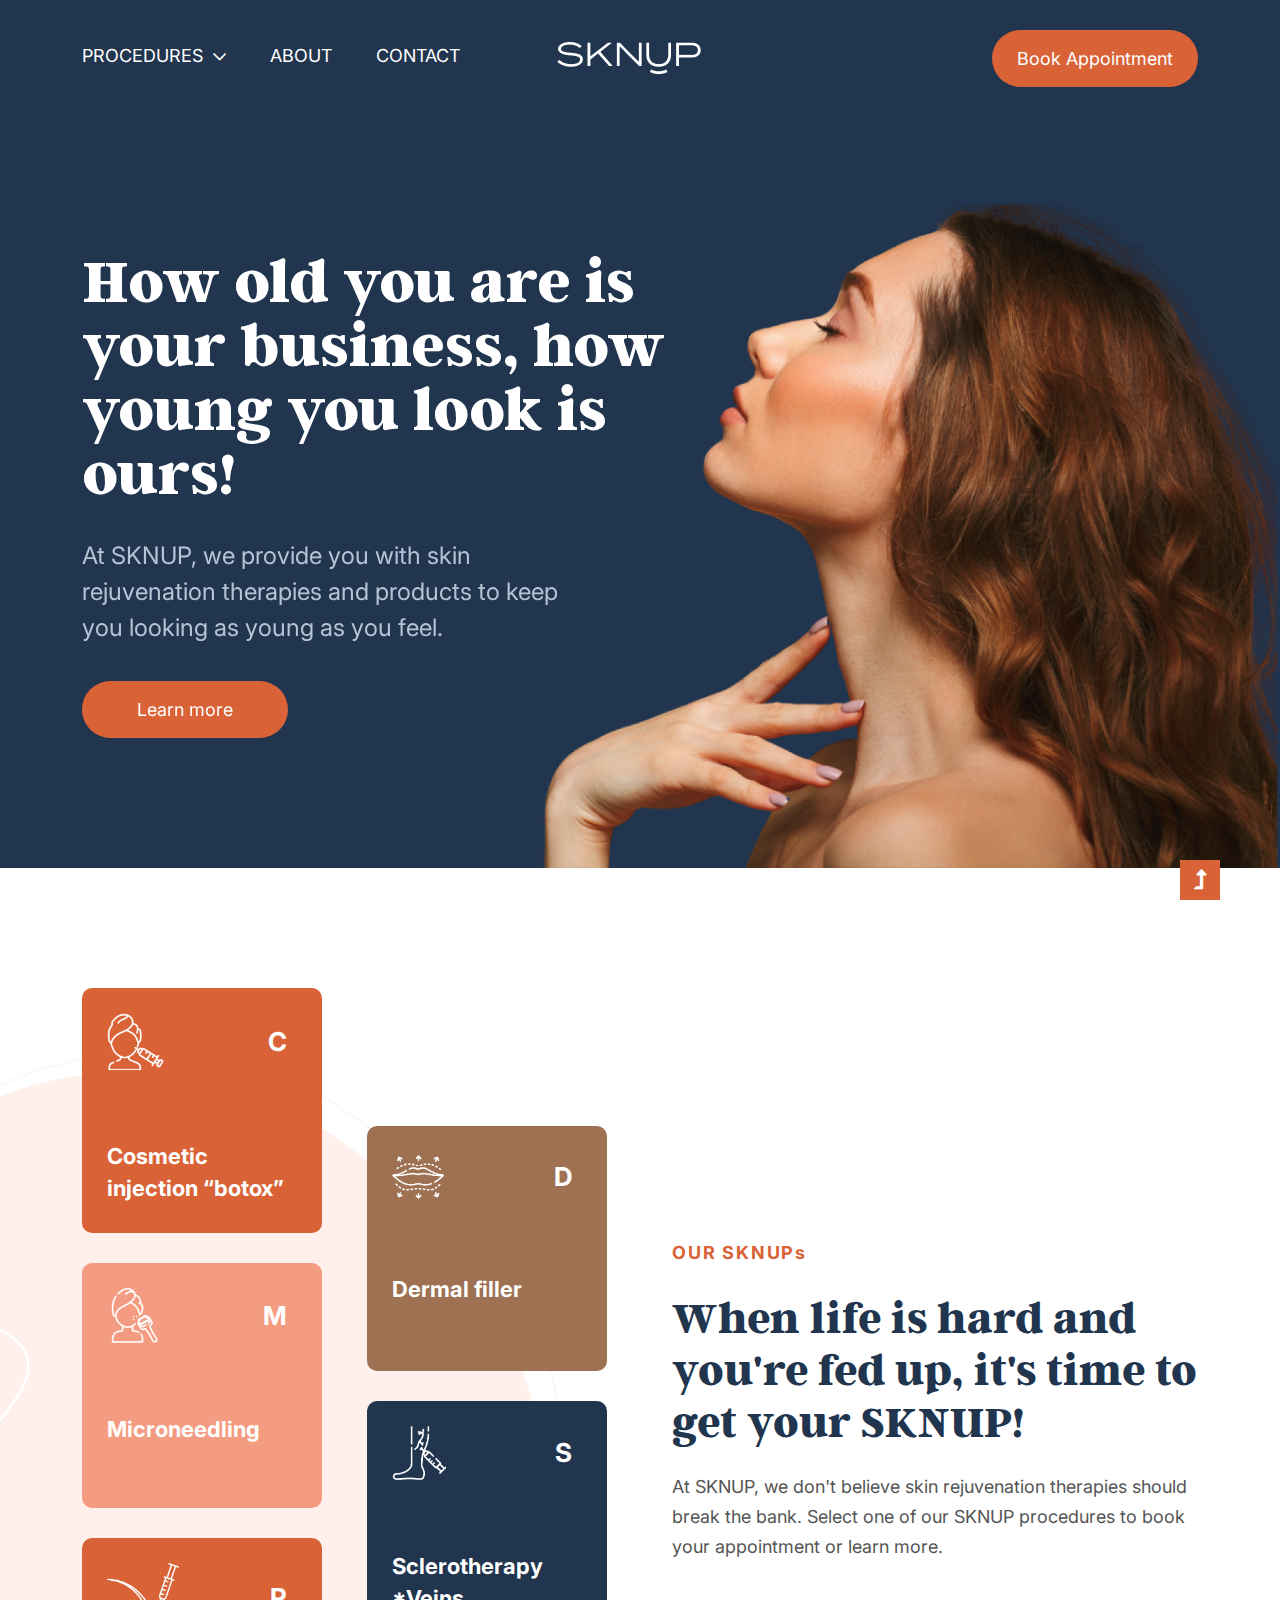
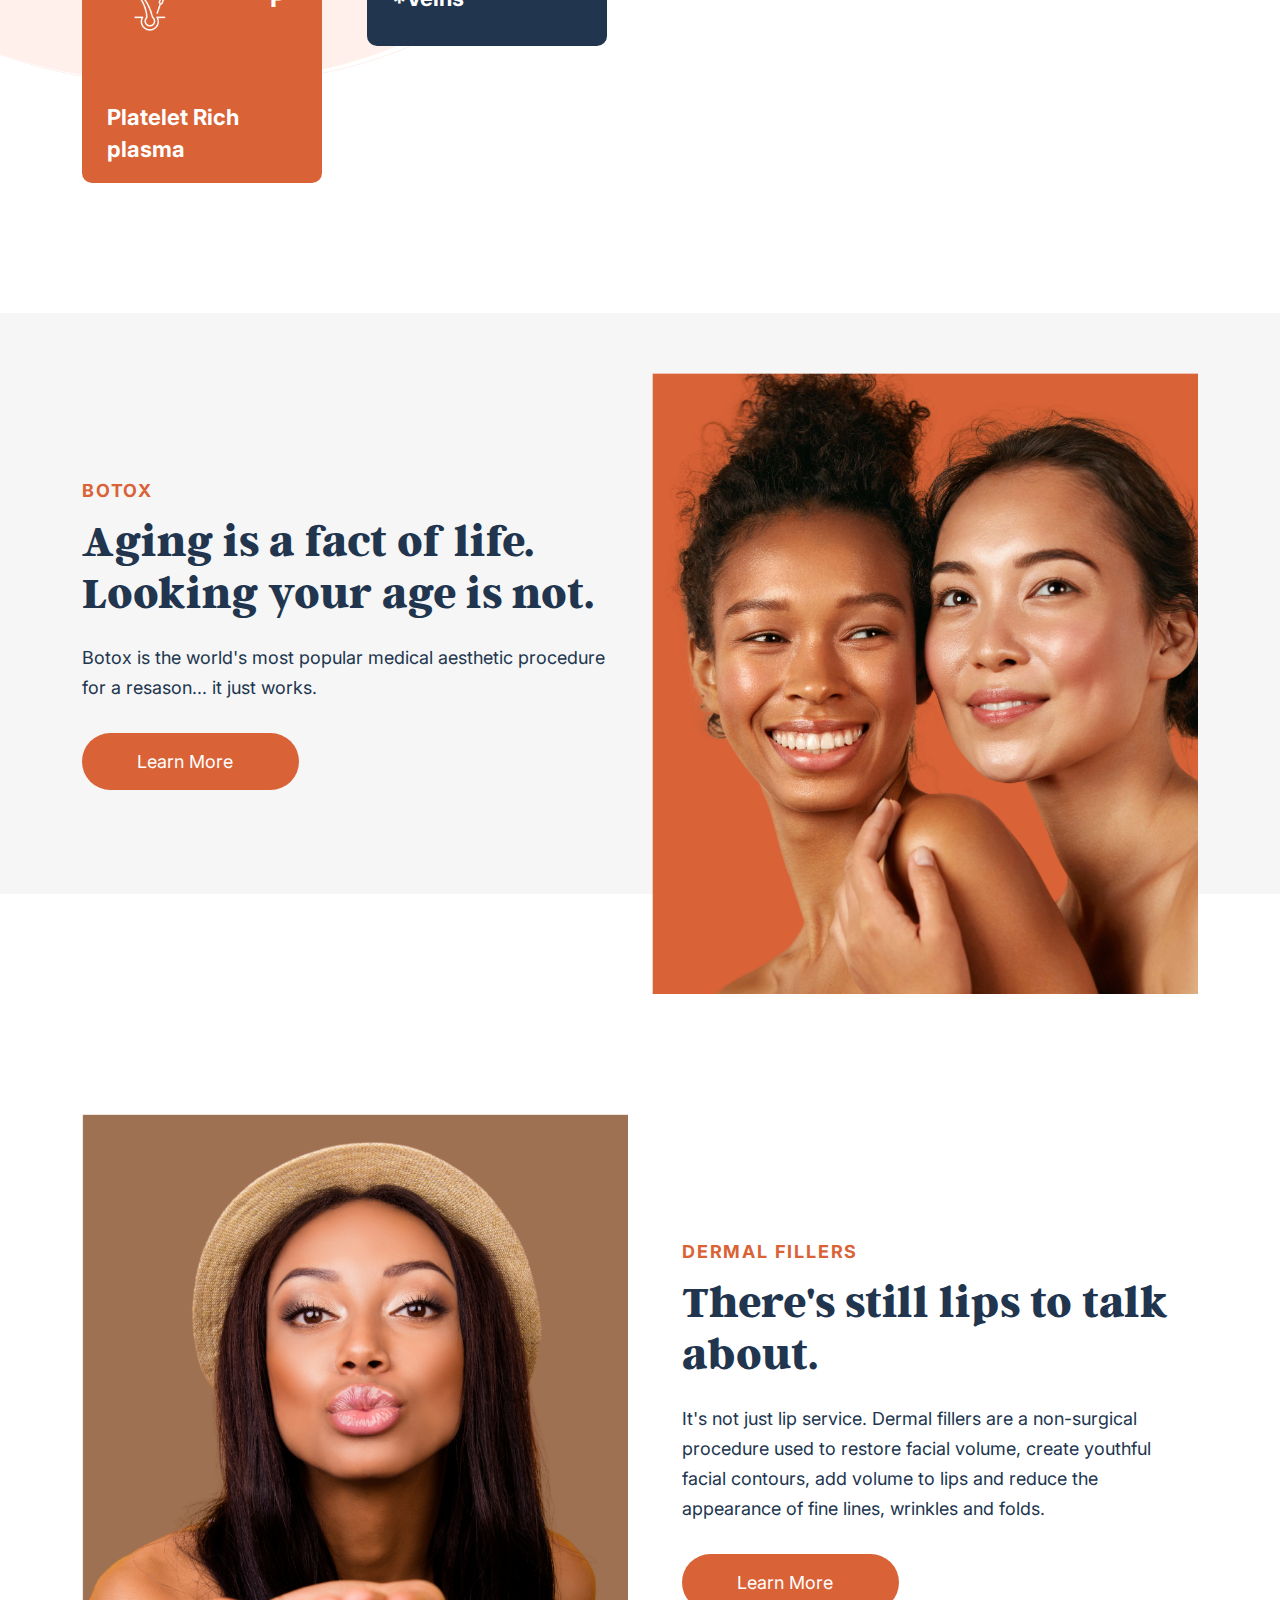
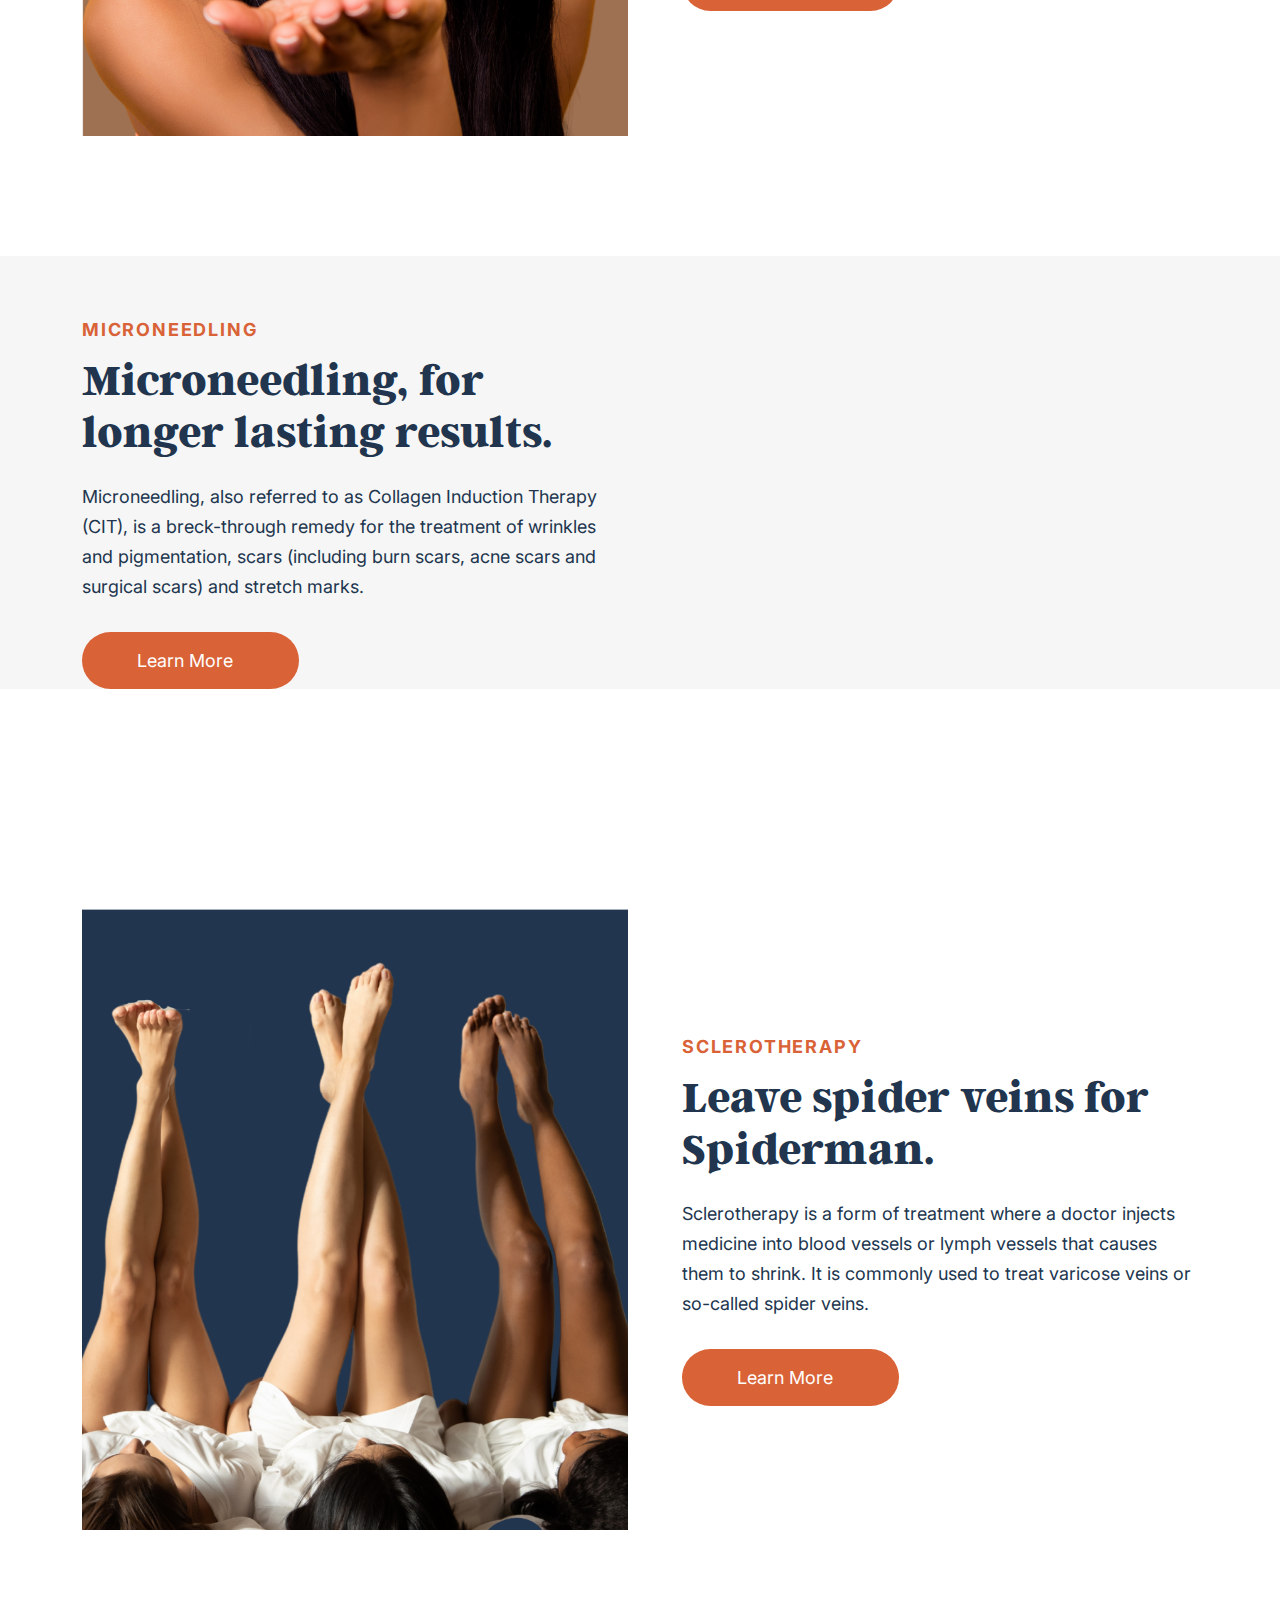
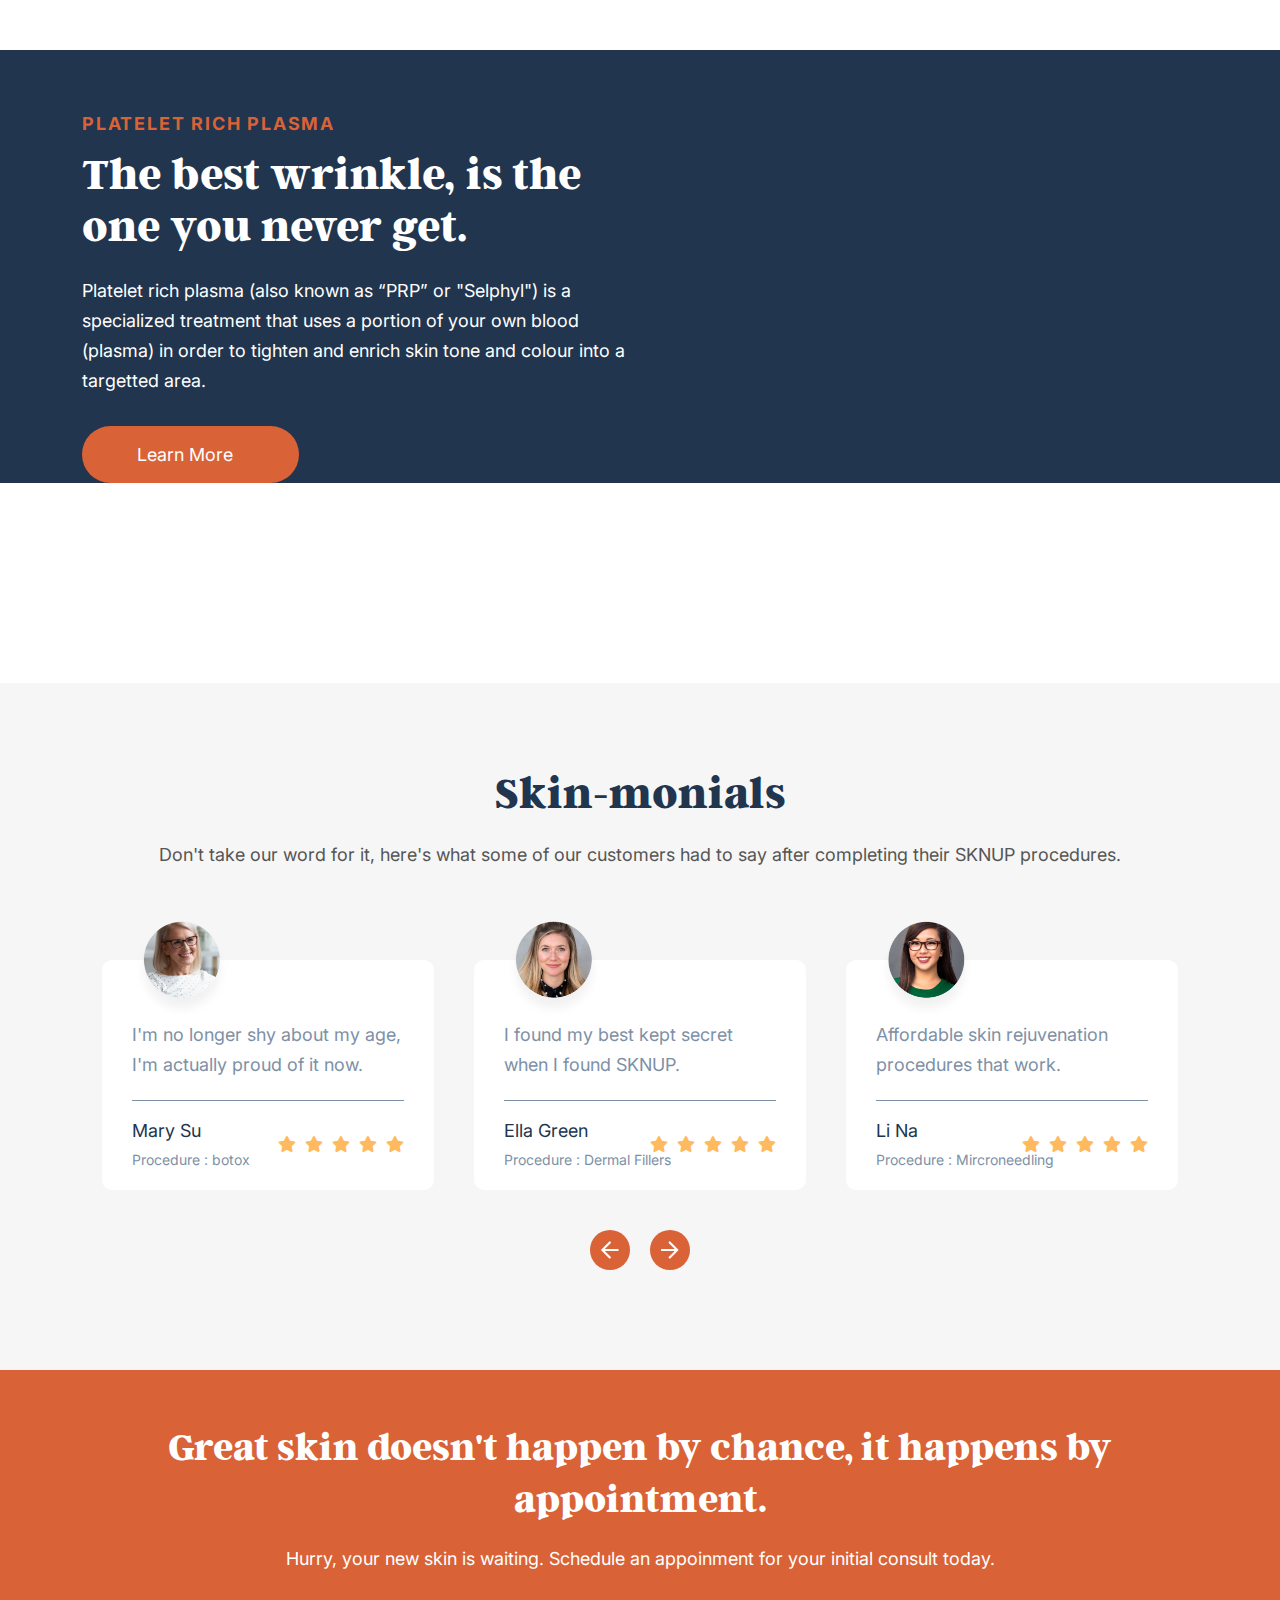
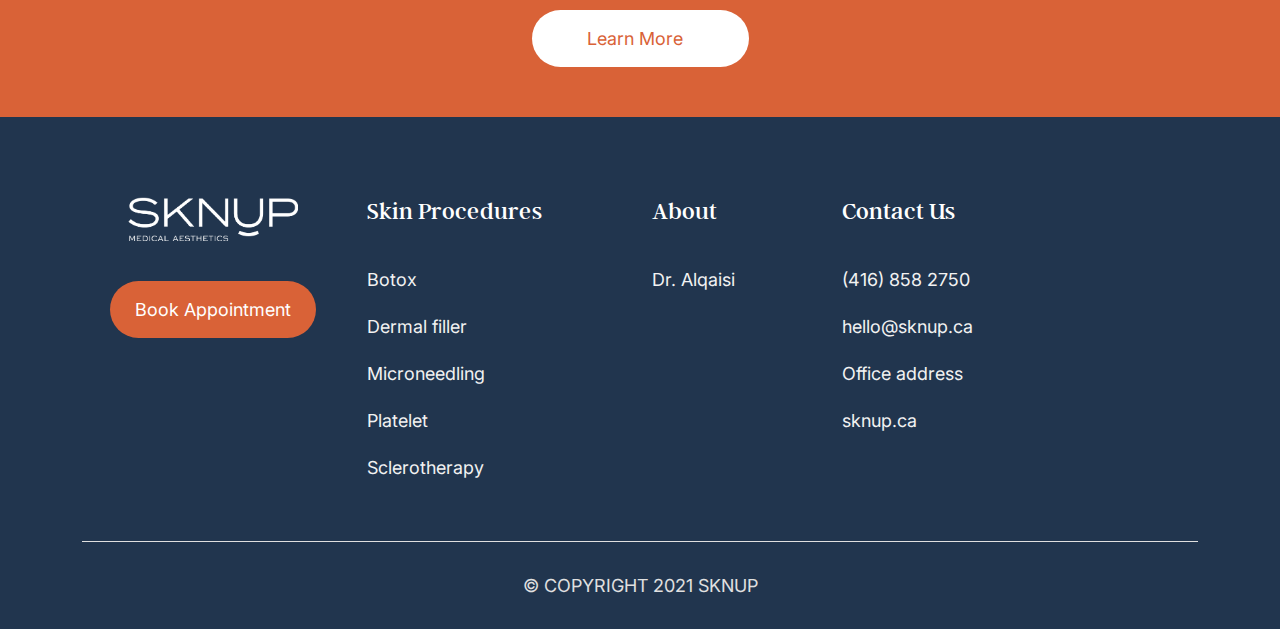
==== commit ceeae915: "new file added" ====
--- a/index.html
+++ b/index.html
@@ -212,7 +212,7 @@
 	<!-- Home Botox Area Start Here -->
 	<div class="home-botox-area mb-100 pt-60">
 		<div class="container">
-			<div class="row align-items-center">
+			<div class="row align-items-center flex-lg-row flex-column-reverse">
 				<div class="col-xxl-6 col-xl-6 col-lg-6">
 					<div class="botox-content section-title">
 						<span>Botox</span>
@@ -260,7 +260,7 @@
 	<!-- Home Microneedling Area Start Here -->
 	<div class="home-botox-area mb-100 pt-60">
 		<div class="container">
-			<div class="row align-items-center">
+			<div class="row align-items-center flex-lg-row flex-column-reverse">
 				<div class="col-xxl-6 col-xl-6 col-lg-6">
 					<div class="botox-content section-title">
 						<span>Microneedling</span>
@@ -308,7 +308,7 @@
 	<!-- Home Platelet Area Start Here -->
 	<div class="home-botox-area home-platelet-area mb-100 pt-60">
 		<div class="container">
-			<div class="row align-items-center">
+			<div class="row align-items-center flex-lg-row flex-column-reverse">
 				<div class="col-xxl-6 col-xl-6 col-lg-6">
 					<div class="platelet-content section-title">
 						<span>Platelet rich plasma </span>
@@ -502,6 +502,85 @@
 	</div>
 	<!-- Skin Monials Area End Here -->
 
+	<!-- Appointment Area Start nd Here -->
+	<div class="appointment-area pt-50 pb-50">
+		<div class="container">
+			<div class="row">
+				<div class="col-xxl-12">
+					<div class="appoinment-content text-center">
+						<h2>Great skin doesn't happen by chance, it happens by appointment.</h2>
+						<p>Hurry, your new skin is waiting. Schedule an appoinment for your initial consult today.</p>
+						<div class="comon-button apponiment-button">
+							<a href="#">Learn More <i class="far fa-arrow-right"></i></a>
+						</div>
+					</div>
+				</div>
+			</div>
+		</div>
+	</div>
+	<!-- Appointment Area End Here -->
+
+	<!-- Footer Area Start Here -->
+	<div class="footer-area pt-80">
+		<div class="container">
+			<div class="row">
+				<div class="col-xxl-3 col-xl-3 col-lg-4 col-md-12 col-sm-12">
+					<div class="footer-logo footer text-md-center text-sm-center">
+						<img src="assets/img/footer-logo.png" alt="Logo">
+						<div class="button footer-button">
+							<a href="#">Book Appointment</a>
+						</div>
+					</div>
+				</div>        
+				<div class="col-xxl-3 col-xl-3 col-lg-3 col-md-5 col-sm-5">
+					<div class="footer-procedures footer">
+						<h4>Skin procedures</h4>
+						<ul>
+							<li><a href="#">Botox</a></li>
+							<li><a href="#">Dermal filler</a></li>
+							<li><a href="#">Microneedling</a></li>
+							<li><a href="#">Platelet</a></li>
+							<li><a href="#">Sclerotherapy</a></li>
+						</ul>
+					</div>
+				</div>        
+				<div class="col-xxl-2 col-xl-2 col-lg-2 col-md-3 col-sm-3">
+					<div class="footer-procedures footer">
+						<h4>About</h4>
+						<ul>
+							<li><a href="#">Dr. Alqaisi</a></li>
+						</ul>
+					</div>
+				</div>        
+				<div class="col-xxl-4 col-xl-4 col-lg-3 col-md-4 col-sm-4">
+					<div class="footer-procedures footer">
+						<h4>Contact Us</h4>
+						<ul>
+							<li><a href="#">(416) 858 2750</a></li>
+							<li><a href="#">hello@sknup.ca</a></li>
+							<li><a href="#">Office address</a></li>
+							<li><a href="#">sknup.ca</a></li>
+						</ul>
+					</div>
+				</div>        
+			</div>
+			<div class="row">
+				<div class="col-xxl-12">
+					<div class="copyright text-center">
+						<p>&copy; Copyright 2021 sknup </p>
+					</div>
+				</div>
+			</div>
+		</div>
+	</div>
+	<!-- Footer Area End Here -->
+
+	<!-- Scroll Top Button -->
+	<a href="#" class="scroll-top-button"><i class="fas fa-level-up-alt"></i></a>
+
+	
+	
+	
 
 	<!-- Optional JavaScript -->
 	<!-- jQuery first, then Popper.js, then Bootstrap JS -->
--- a/assets/css/main.css
+++ b/assets/css/main.css
@@ -469,7 +469,8 @@
   -o-transition: all 0.5s linear 0s;
   transition: all 0.5s linear 0s;
 }
-.header-area .button a {
+
+.button a {
   font-size: 18px;
   color: #fff;
   background-color: #D96237;
@@ -477,7 +478,7 @@
   display: inline-block;
   border-radius: 60px;
 }
-.header-area .button a:hover {
+.button a:hover {
   background-color: #c45025;
 }
 
@@ -1273,6 +1274,9 @@
     font-size: 16px;
     line-height: 26px;
   }
+  .section-title span {
+    font-size: 16px;
+  }
 }
 @media (min-width: 576px) and (max-width: 767.98px) {
   .home-botox-area {
@@ -1511,7 +1515,7 @@
 @media (min-width: 768px) and (max-width: 991.98px) {
   .skin-monials-area {
     margin-top: 0;
-    padding-bottom: 30px;
+    padding-bottom: 50px;
   }
   .skin-monials-area .skin-slider .single-slider p {
     font-size: 16px;
@@ -1520,7 +1524,7 @@
 @media (max-width: 575.98px) {
   .skin-monials-area {
     margin-top: 0;
-    padding-bottom: 30px;
+    padding-bottom: 50px;
   }
   .skin-monials-area .skin-monials-title h2 {
     font-size: 30px;
@@ -1533,12 +1537,8 @@
 }
 @media (min-width: 576px) and (max-width: 767.98px) {
   .skin-monials-area {
-    background-color: rebeccapurple;
-  }
-
-  .skin-monials-area {
     margin-top: 0;
-    padding-bottom: 30px;
+    padding-bottom: 50px;
   }
   .skin-monials-area .skin-monials-title h2 {
     font-size: 30px;
@@ -1549,5 +1549,142 @@
     line-height: 26px;
   }
 }
+.appointment-area {
+  background-color: #D96237;
+}
+.appointment-area .appoinment-content h2 {
+  font-size: 38px;
+  line-height: 52px;
+  margin: 0;
+  color: #fff;
+  padding-bottom: 20px;
+  font-weight: bold;
+}
+.appointment-area .appoinment-content P {
+  font-size: 18px;
+  line-height: 30px;
+  color: #fff;
+}
+.appointment-area .appoinment-content .apponiment-button a {
+  background-color: #fff;
+  color: #D96237;
+  margin-top: 20px;
+}
+
+@media (max-width: 575.98px) {
+  .appointment-area .appoinment-content h2 {
+    font-size: 30px;
+    line-height: 40px;
+  }
+  .appointment-area .appoinment-content p {
+    font-size: 16px;
+  }
+}
+@media (min-width: 576px) and (max-width: 767.98px) {
+  .appointment-area .appoinment-content h2 {
+    font-size: 35px;
+    line-height: 45px;
+  }
+}
+.footer-area {
+  background-color: #21354E;
+}
+.footer-area .footer-logo img {
+  width: 170px;
+  height: auto;
+}
+.footer-area .footer-logo .footer-button {
+  margin-top: 40px;
+}
+.footer-area .footer-procedures h4 {
+  color: #fff;
+  font-weight: 500;
+  font-size: 24px;
+  text-transform: capitalize;
+  margin-bottom: 40px;
+}
+.footer-area .footer-procedures ul {
+  list-style: none;
+  padding: 0;
+  margin: 0;
+}
+.footer-area .footer-procedures ul li {
+  display: block;
+}
+.footer-area .footer-procedures ul li a {
+  display: block;
+  color: #f2f2f2;
+  font-weight: 400;
+  font-size: 18px;
+  margin-bottom: 20px;
+}
+.footer-area .footer-procedures ul li a:hover {
+  color: #D96237;
+}
+.footer-area .footer {
+  margin-bottom: 60px;
+}
+.footer-area .copyright p {
+  padding: 30px;
+  border-top: 1.5px solid #E0E0E0;
+  font-size: 18px;
+  color: #E0E0E0;
+  text-transform: uppercase;
+}
+
+.scroll-top-button {
+  position: fixed;
+  bottom: 0;
+  right: 60px;
+  background-color: #D96237;
+  width: 40px;
+  height: 40px;
+  text-align: center;
+  line-height: 40px;
+  color: #fff;
+  font-size: 20px;
+  -webkit-transition: all 0.3s linear 0s;
+  -moz-transition: all 0.3s linear 0s;
+  -ms-transition: all 0.3s linear 0s;
+  -o-transition: all 0.3s linear 0s;
+  transition: all 0.3s linear 0s;
+}
+.scroll-top-button:hover {
+  background-color: #E44810;
+  color: #fff;
+}
+
+@media (min-width: 992px) and (max-width: 1199.98px) {
+  .scroll-top-button {
+    right: 15px;
+  }
+}
+@media (min-width: 768px) and (max-width: 991.98px) {
+  .footer-area .footer-logo {
+    margin-bottom: 50px;
+  }
+
+  .scroll-top-button {
+    right: 15px;
+  }
+}
+@media (max-width: 575.98px) {
+  .footer-area .footer {
+    margin-bottom: 50px;
+  }
+
+  .scroll-top-button {
+    right: 10px;
+  }
+}
+@media (min-width: 576px) and (max-width: 767.98px) {
+  .footer-area .footer-logo {
+    margin-bottom: 50px;
+  }
+
+  .scroll-top-button {
+    right: 10px;
+  }
+}
 
 /*# sourceMappingURL=main.css.map */
